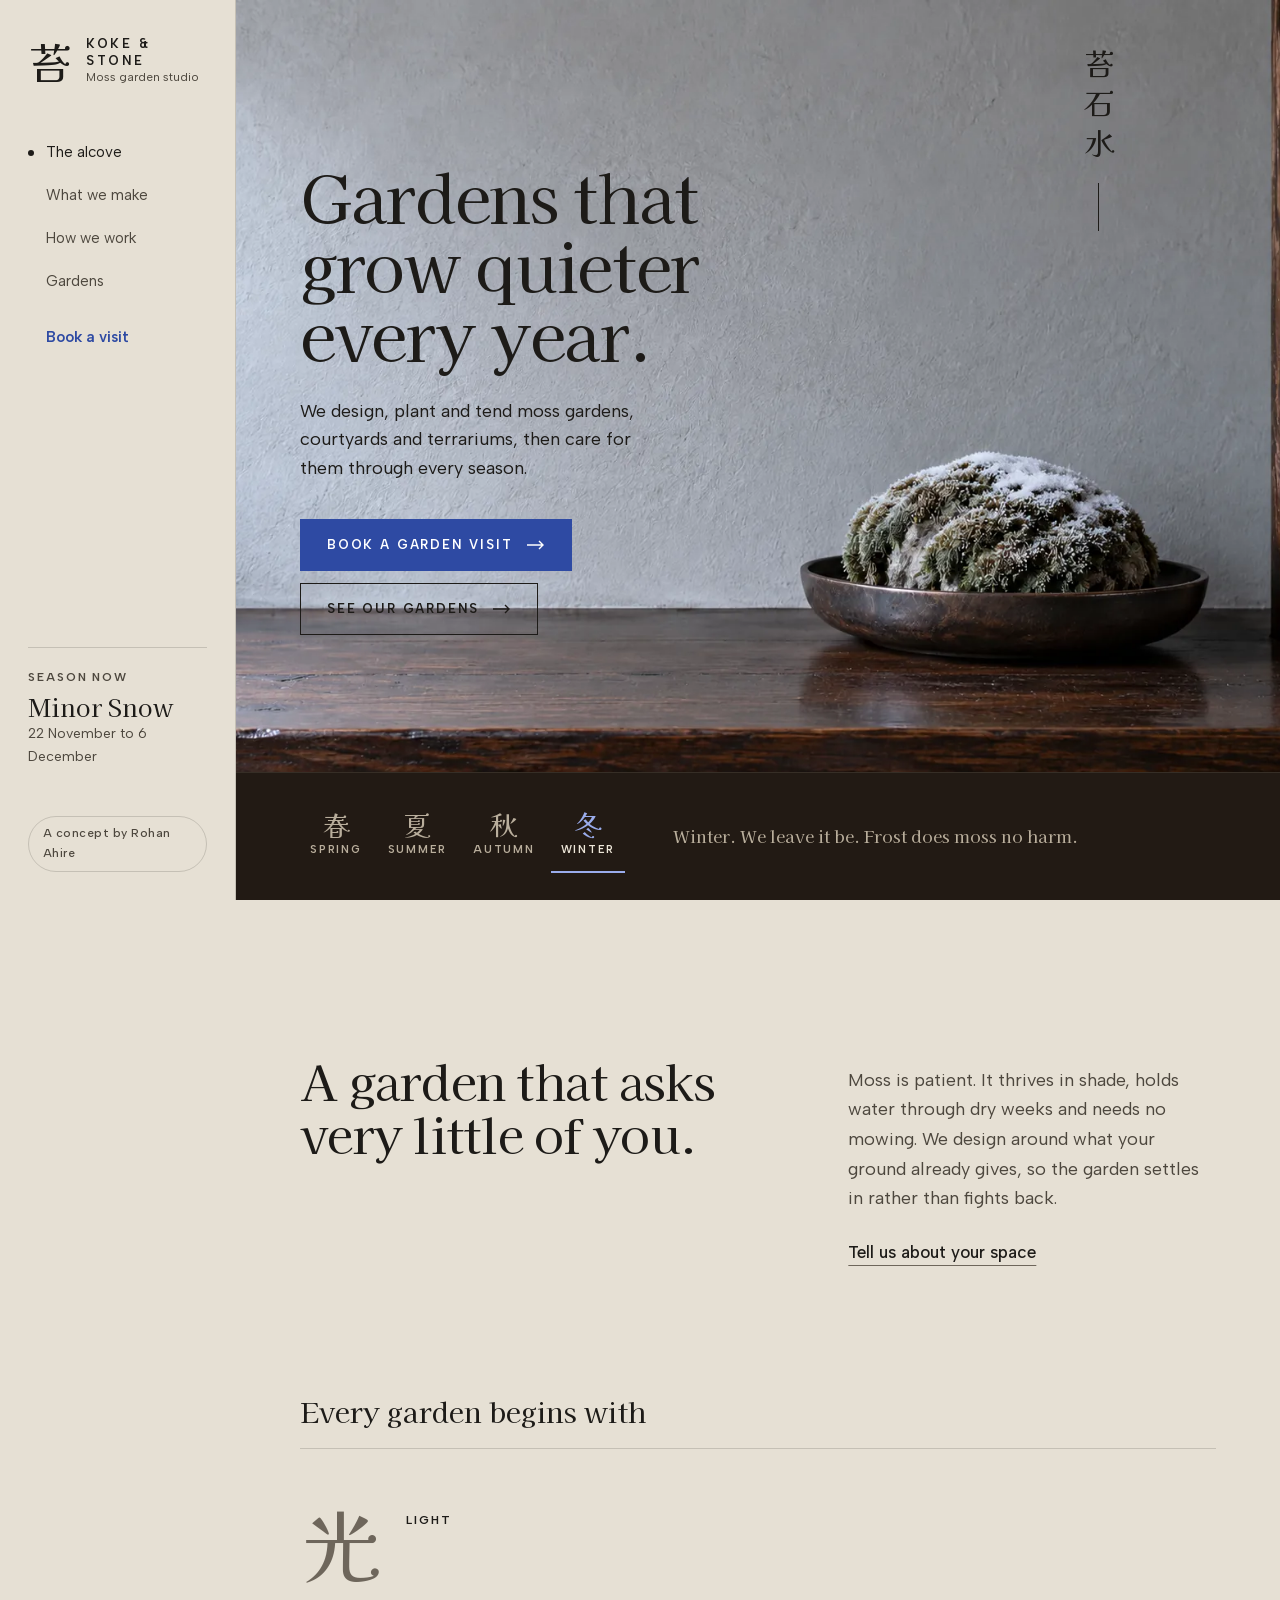
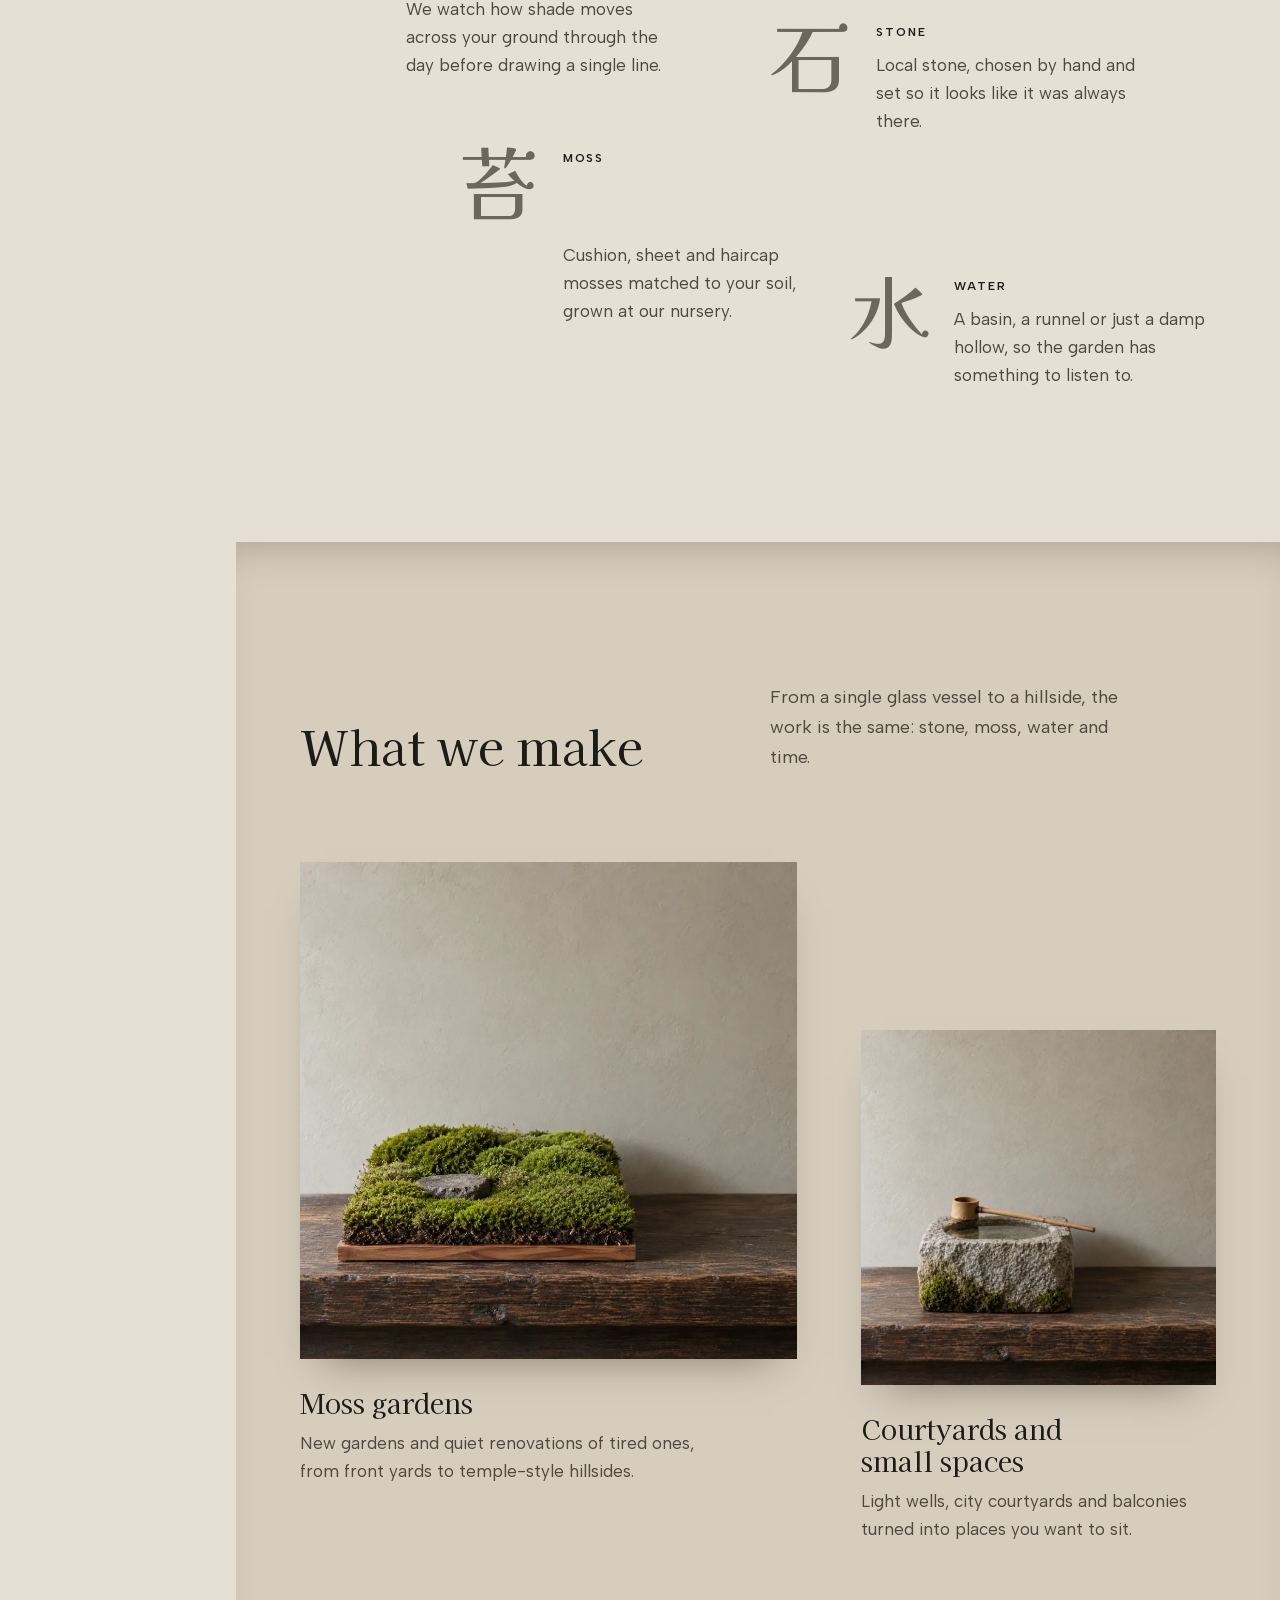
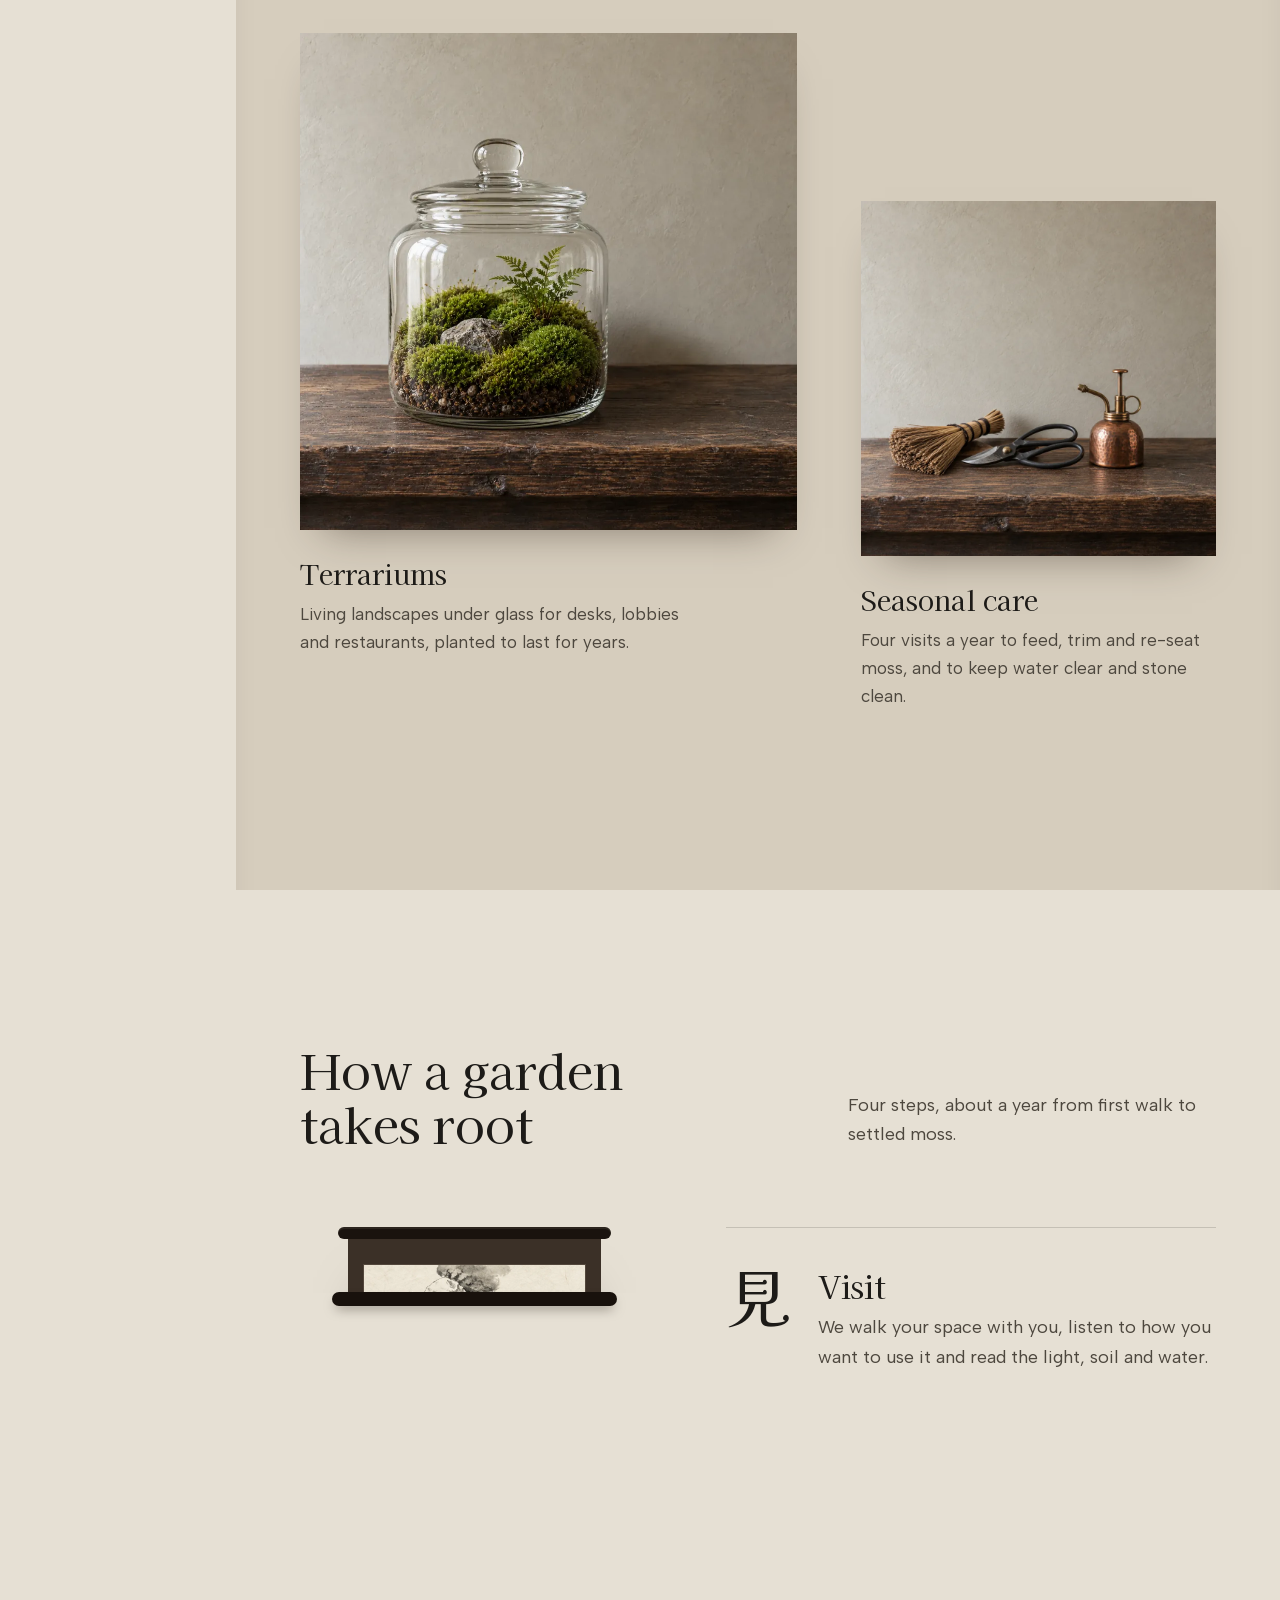
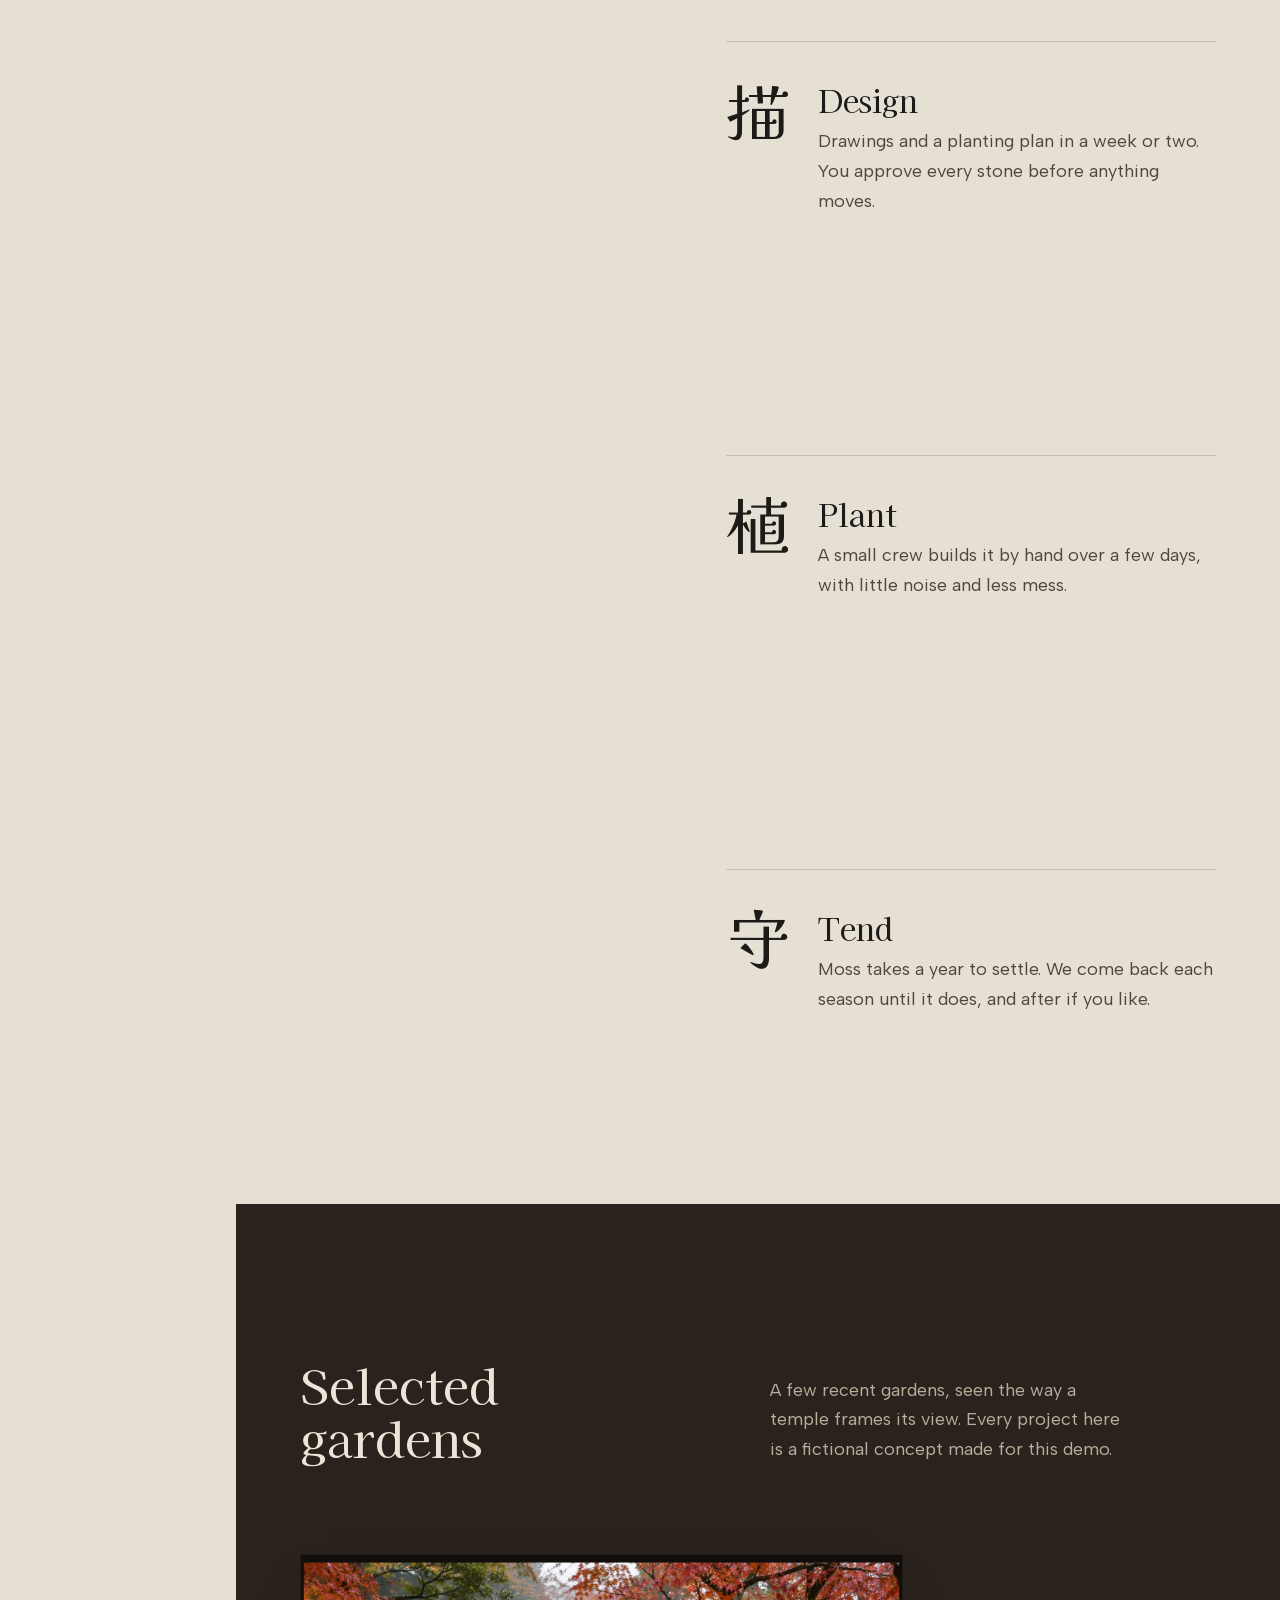
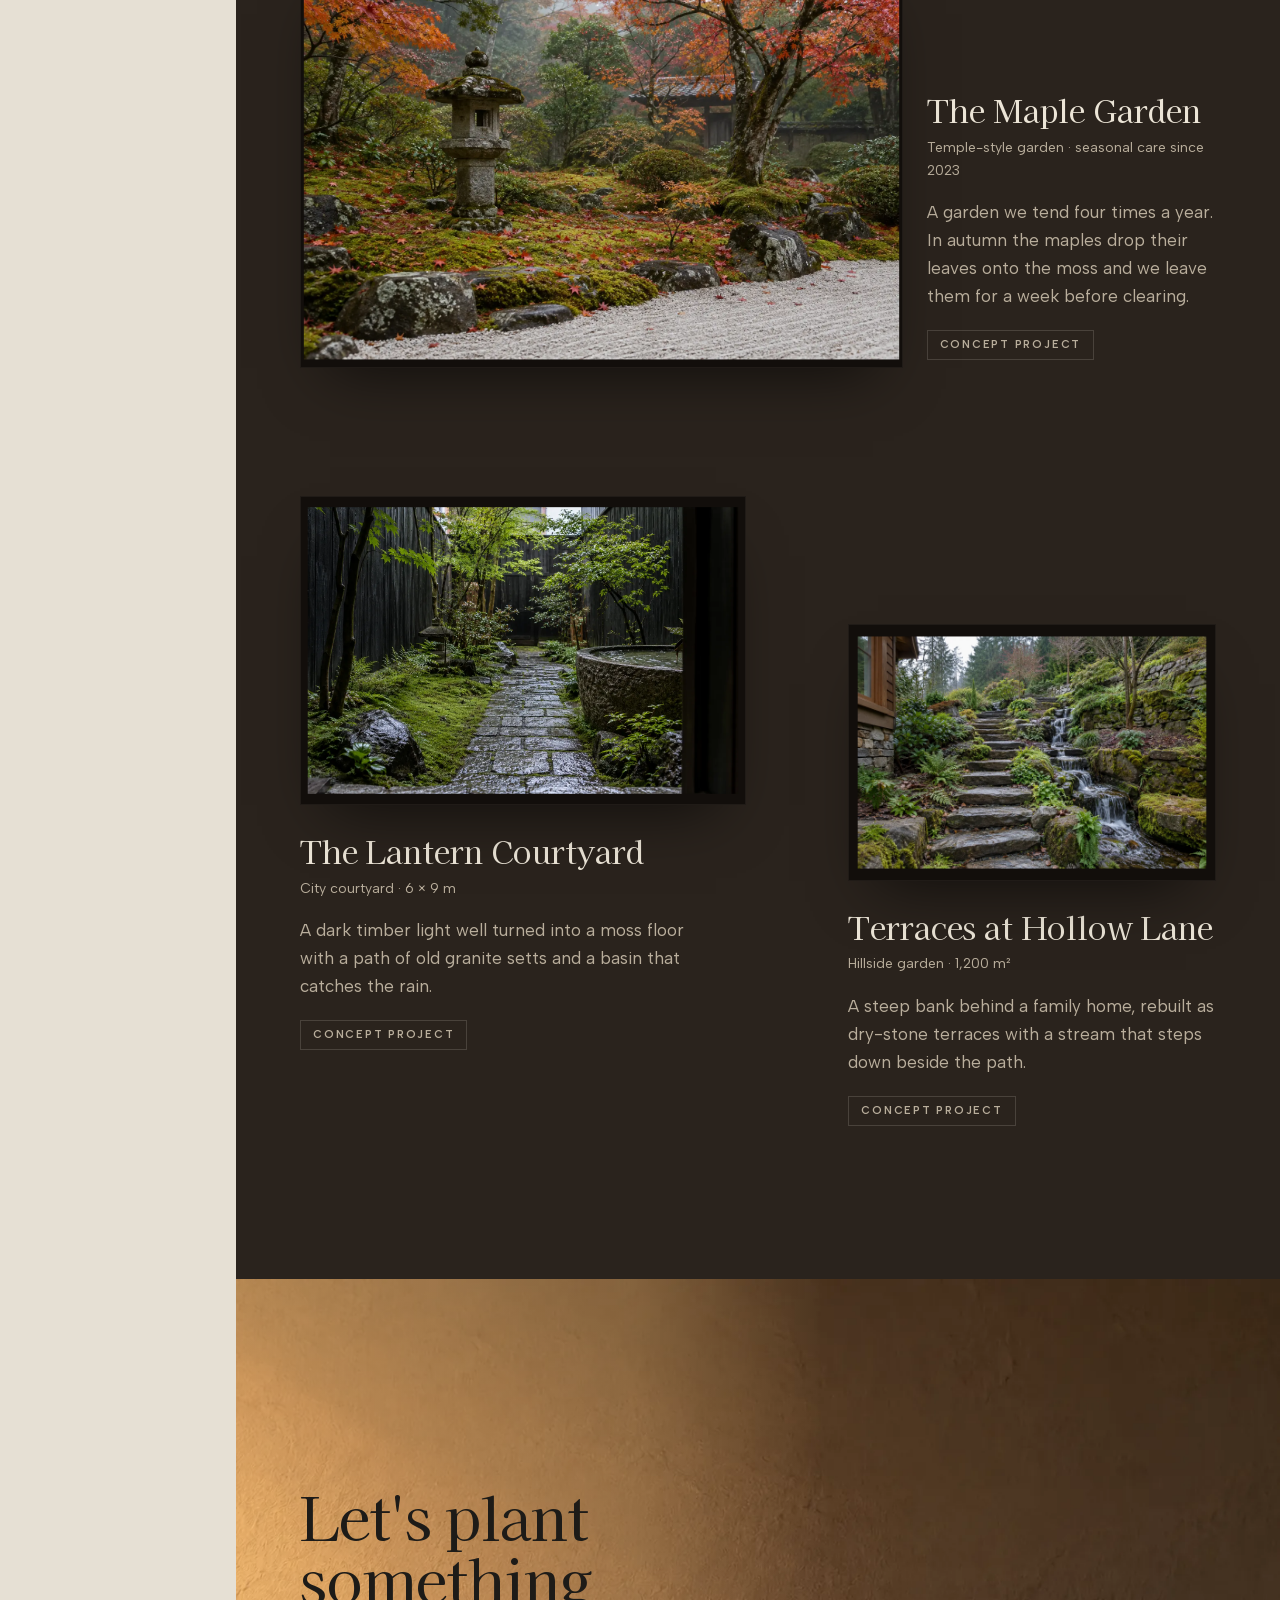
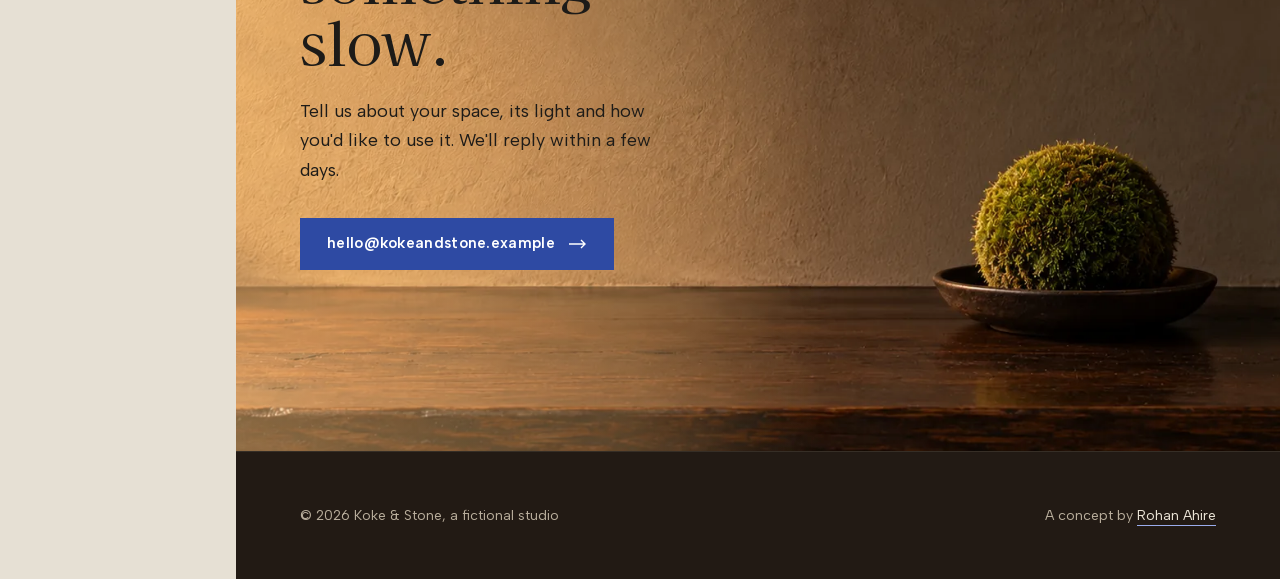
==== index.html @ 665d26a0 "Koke & Stone: a moss-garden studio concept site" ====
<!doctype html>
<html lang="en">
<head>
<meta charset="utf-8">
<meta name="viewport" content="width=device-width, initial-scale=1, viewport-fit=cover">
<title>Koke &amp; Stone — Moss gardens, courtyards and terrariums</title>
<meta name="description" content="Koke &amp; Stone designs, plants and tends moss gardens, courtyards and terrariums. A concept website by Rohan Ahire.">
<meta name="theme-color" content="#e6e0d4">
<link rel="preload" href="assets/fonts/kaisei-opti-400.woff2" as="font" type="font/woff2" crossorigin>
<link rel="preload" href="assets/fonts/albert-sans.woff2" as="font" type="font/woff2" crossorigin>
<link rel="preload" href="assets/alcove-autumn.webp" as="image" fetchpriority="high">
<link rel="stylesheet" href="style.css">
</head>
<body>

<a class="skip" href="#main">Skip to content</a>

<header class="rail">
  <a class="mark" href="#top" aria-label="Koke &amp; Stone, back to top">
    <span class="mark-kanji" aria-hidden="true">苔</span>
    <span class="mark-name" aria-hidden="true">Koke &amp; Stone</span>
    <span class="mark-sub" aria-hidden="true">Moss garden studio</span>
  </a>
  <button class="menu-btn" type="button" aria-expanded="false" aria-controls="nav">Menu</button>
  <nav id="nav" class="nav" aria-label="Main">
    <a href="#top" data-spy="top">The alcove</a>
    <a href="#make" data-spy="make">What we make</a>
    <a href="#process" data-spy="process">How we work</a>
    <a href="#gardens" data-spy="gardens">Gardens</a>
    <a class="nav-book" href="#visit" data-spy="visit">Book a visit</a>
  </nav>
  <div class="rail-note">
    <p class="rail-label">Season now</p>
    <p class="rail-season" id="sekki">Cold Dew</p>
    <p class="rail-dates" id="sekki-dates">8 to 22 October</p>
  </div>
  <a class="concept" href="https://rohanahire.com" target="_blank" rel="noopener">A concept by Rohan Ahire<span class="visually-hidden"> (opens in a new tab)</span></a>
</header>

<main id="main">

  <section id="top" class="alcove" aria-labelledby="hero-title">
    <div class="alcove-photos" aria-hidden="true">
      <img src="assets/alcove-autumn.webp" data-season="autumn" class="is-on" width="1672" height="941" alt="" fetchpriority="high">
    </div>
    <div class="alcove-wall">
      <a class="concept concept-hero" href="https://rohanahire.com" target="_blank" rel="noopener">A concept by Rohan Ahire<span class="visually-hidden"> (opens in a new tab)</span></a>
      <h1 id="hero-title">Gardens that grow quieter every year.</h1>
      <p class="offer">We design, plant and tend moss gardens, courtyards and terrariums, then care for them through every season.</p>
      <div class="actions">
        <a class="btn" href="#visit">Book a garden visit<svg viewBox="0 0 18 10" aria-hidden="true" focusable="false"><path d="M0 5h16M12 1l4 4-4 4" fill="none" stroke="currentColor" stroke-width="1.4"/></svg></a>
        <a class="btn btn-quiet" href="#gardens">See our gardens<svg viewBox="0 0 18 10" aria-hidden="true" focusable="false"><path d="M0 5h16M12 1l4 4-4 4" fill="none" stroke="currentColor" stroke-width="1.4"/></svg></a>
      </div>
    </div>
    <p class="scroll-kanji" aria-hidden="true">苔石水</p>
    <div class="ledge">
      <div class="seasons" role="group" aria-label="Show the arrangement in another season">
        <button type="button" data-season="spring" aria-pressed="false"><span class="k" aria-hidden="true">春</span><span class="e">Spring</span></button>
        <button type="button" data-season="summer" aria-pressed="false"><span class="k" aria-hidden="true">夏</span><span class="e">Summer</span></button>
        <button type="button" data-season="autumn" aria-pressed="true"><span class="k" aria-hidden="true">秋</span><span class="e">Autumn</span></button>
        <button type="button" data-season="winter" aria-pressed="false"><span class="k" aria-hidden="true">冬</span><span class="e">Winter</span></button>
      </div>
      <p class="season-note" aria-live="polite"><span data-note="spring" hidden>Spring. New growth. We re-seat any moss the frost lifted.</span><span data-note="summer" hidden>Summer. We mist in the evenings and keep the water clear.</span><span data-note="autumn">Autumn. Fallen leaves stay on the moss for a week before we clear them.</span><span data-note="winter" hidden>Winter. We leave it be. Frost does moss no harm.</span></p>
    </div>
  </section>

  <section class="asks" aria-labelledby="asks-title">
    <div class="asks-lead">
      <h2 id="asks-title">A garden that asks very little of you.</h2>
      <div class="asks-copy">
        <p>Moss is patient. It thrives in shade, holds water through dry weeks and needs no mowing. We design around what your ground already gives, so the garden settles in rather than fights back.</p>
        <a class="link" href="#visit">Tell us about your space</a>
      </div>
    </div>
    <div class="begins">
      <h3 class="begins-title">Every garden begins with</h3>
      <ul class="elements">
        <li class="el el-light"><span class="el-k" aria-hidden="true">光</span><h4>Light</h4><p>We watch how shade moves across your ground through the day before drawing a single line.</p></li>
        <li class="el el-stone"><span class="el-k" aria-hidden="true">石</span><h4>Stone</h4><p>Local stone, chosen by hand and set so it looks like it was always there.</p></li>
        <li class="el el-moss"><span class="el-k" aria-hidden="true">苔</span><h4>Moss</h4><p>Cushion, sheet and haircap mosses matched to your soil, grown at our nursery.</p></li>
        <li class="el el-water"><span class="el-k" aria-hidden="true">水</span><h4>Water</h4><p>A basin, a runnel or just a damp hollow, so the garden has something to listen to.</p></li>
      </ul>
    </div>
  </section>

  <section id="make" class="make" aria-labelledby="make-title">
    <div class="make-head">
      <h2 id="make-title">What we make</h2>
      <p>From a single glass vessel to a hillside, the work is the same: stone, moss, water and time.</p>
    </div>
    <ul class="shelves">
      <li class="shelf">
        <img src="assets/shelf-moss.webp" width="960" height="960" loading="lazy" alt="A slab of cushion moss on a cedar board, with one flat stepping stone set into it.">
        <h3>Moss gardens</h3>
        <p>New gardens and quiet renovations of tired ones, from front yards to temple-style hillsides.</p>
      </li>
      <li class="shelf">
        <img src="assets/shelf-courtyard.webp" width="960" height="960" loading="lazy" alt="A small granite water basin with a bamboo ladle across it and moss at its foot.">
        <h3>Courtyards and small spaces</h3>
        <p>Light wells, city courtyards and balconies turned into places you want to sit.</p>
      </li>
      <li class="shelf">
        <img src="assets/shelf-terrarium.webp" width="960" height="960" loading="lazy" alt="A lidded glass jar holding moss, a small stone and a fern.">
        <h3>Terrariums</h3>
        <p>Living landscapes under glass for desks, lobbies and restaurants, planted to last for years.</p>
      </li>
      <li class="shelf">
        <img src="assets/shelf-care.webp" width="960" height="960" loading="lazy" alt="A bamboo broom, pruning shears and a copper mister laid out on a shelf.">
        <h3>Seasonal care</h3>
        <p>Four visits a year to feed, trim and re-seat moss, and to keep water clear and stone clean.</p>
      </li>
    </ul>
  </section>

  <section id="process" class="process" aria-labelledby="process-title">
    <div class="process-head">
      <h2 id="process-title">How a garden takes root</h2>
      <p>Four steps, about a year from first walk to settled moss.</p>
    </div>
    <div class="scroll-wrap">
      <div class="kakejiku" aria-hidden="true">
        <div class="kakejiku-cap"></div>
        <div class="kakejiku-paper"><img src="assets/scroll-plan.webp" width="724" height="2172" loading="lazy" alt=""></div>
        <div class="kakejiku-rod"></div>
      </div>
      <ol class="steps">
        <li class="step"><span class="step-k" aria-hidden="true">見</span><h3>Visit</h3><p>We walk your space with you, listen to how you want to use it and read the light, soil and water.</p></li>
        <li class="step"><span class="step-k" aria-hidden="true">描</span><h3>Design</h3><p>Drawings and a planting plan in a week or two. You approve every stone before anything moves.</p></li>
        <li class="step"><span class="step-k" aria-hidden="true">植</span><h3>Plant</h3><p>A small crew builds it by hand over a few days, with little noise and less mess.</p></li>
        <li class="step"><span class="step-k" aria-hidden="true">守</span><h3>Tend</h3><p>Moss takes a year to settle. We come back each season until it does, and after if you like.</p></li>
      </ol>
    </div>
  </section>

  <section id="gardens" class="gardens" aria-labelledby="gardens-title">
    <div class="gardens-head">
      <h2 id="gardens-title">Selected gardens</h2>
      <p>A few recent gardens, seen the way a temple frames its view. Every project here is a fictional concept made for this demo.</p>
    </div>
    <article class="view view-wide">
      <div class="window"><img src="assets/window-maple.webp" width="1536" height="1024" loading="lazy" alt="Old maples dropping red leaves onto a moss floor beside a stone lantern."></div>
      <div class="view-text">
        <h3>The Maple Garden</h3>
        <p class="meta">Temple-style garden · seasonal care since 2023</p>
        <p>A garden we tend four times a year. In autumn the maples drop their leaves onto the moss and we leave them for a week before clearing.</p>
        <span class="tag">Concept project</span>
      </div>
    </article>
    <article class="view view-left">
      <div class="window"><img src="assets/window-lantern.webp" width="1416" height="1024" loading="lazy" alt="A courtyard walled in dark timber, with a moss floor, a granite sett path and a stone basin full of rain."></div>
      <div class="view-text">
        <h3>The Lantern Courtyard</h3>
        <p class="meta">City courtyard · 6 × 9 m</p>
        <p>A dark timber light well turned into a moss floor with a path of old granite setts and a basin that catches the rain.</p>
        <span class="tag">Concept project</span>
      </div>
    </article>
    <article class="view view-right">
      <div class="window"><img src="assets/window-hollow-lane.webp" width="1536" height="1024" loading="lazy" alt="Mossy dry-stone terraces climbing a slope, with a stream stepping down beside a stone path."></div>
      <div class="view-text">
        <h3>Terraces at Hollow Lane</h3>
        <p class="meta">Hillside garden · 1,200 m²</p>
        <p>A steep bank behind a family home, rebuilt as dry-stone terraces with a stream that steps down beside the path.</p>
        <span class="tag">Concept project</span>
      </div>
    </article>
  </section>

  <section id="visit" class="dusk" aria-labelledby="visit-title">
    <img class="dusk-photo" src="assets/alcove-dusk.webp" width="1672" height="941" loading="lazy" alt="">
    <div class="dusk-wall">
      <h2 id="visit-title">Let's plant something slow.</h2>
      <p>Tell us about your space, its light and how you'd like to use it. We'll reply within a few days.</p>
      <a class="btn btn-mail" href="mailto:hello@kokeandstone.example">hello@kokeandstone.example<svg viewBox="0 0 18 10" aria-hidden="true" focusable="false"><path d="M0 5h16M12 1l4 4-4 4" fill="none" stroke="currentColor" stroke-width="1.4"/></svg></a>
    </div>
    <footer class="foot">
      <span>© 2026 Koke &amp; Stone, a fictional studio</span>
      <span>A concept by <a href="https://rohanahire.com" target="_blank" rel="noopener">Rohan Ahire</a></span>
    </footer>
  </section>

</main>

<script src="main.js" defer></script>
<!-- Cloudflare Web Analytics -->
<script defer src="https://static.cloudflareinsights.com/beacon.min.js" data-cf-beacon='{"token": "9b2307ca7a65435f941322340b1f5205"}'></script>
</body>
</html>
---- style.css ----
/* Koke & Stone — the tokonoma alcove.
   Pale plaster, weathered pine, a dark lacquered ledge, sumi ink.
   One iris blue for actions and the lit season. Green lives only in the moss. */

@font-face {
  font-family: "Kaisei Opti";
  src: url("assets/fonts/kaisei-opti-400.woff2") format("woff2");
  font-weight: 400;
  font-display: swap;
  unicode-range: U+0000-00FF, U+0131, U+0152-0153, U+02BB-02BC, U+02C6, U+02DA, U+02DC, U+2000-206F, U+2074, U+20AC, U+2122, U+2191, U+2193, U+2212, U+2215, U+FEFF, U+FFFD;
}
@font-face {
  font-family: "Kaisei Opti";
  src: url("assets/fonts/kaisei-opti-kanji.woff2") format("woff2");
  font-weight: 400;
  font-display: swap;
  unicode-range: U+82D4, U+77F3, U+6C34, U+6625, U+590F, U+79CB, U+51AC, U+5149, U+5EAD, U+898B, U+63CF, U+690D, U+5B88;
}
@font-face {
  font-family: "Albert Sans";
  src: url("assets/fonts/albert-sans.woff2") format("woff2");
  font-weight: 400 600;
  font-display: swap;
}

:root {
  color-scheme: light;

  --plaster: #e6e0d4;
  --plaster-deep: #d6cdbd;
  --ash: #b3a993;
  --ink: #1d1b18;
  --ink-2: #4d473e;
  --pine: #6e665b;
  --rule: rgba(29, 27, 24, 0.16);

  --lacquer: #221a14;
  --interior: #2a231d;
  --frame: #120e0b;
  --on-dark: #ece5d7;
  --on-dark-2: #b9ae9c;
  --rule-dark: rgba(236, 229, 215, 0.16);

  --iris: #2e4aa3;
  --iris-deep: #233a85;
  --iris-light: #9aacec;
  --on-iris: #ffffff;

  --serif: "Kaisei Opti", "Hiragino Mincho ProN", "Yu Mincho", Georgia, serif;
  --sans: "Albert Sans", "Helvetica Neue", Arial, sans-serif;

  --rail: 236px;
  --gutter: clamp(20px, 5vw, 88px);
  --ledge: 128px;
  --ease: cubic-bezier(0.16, 1, 0.3, 1);
}

*, *::before, *::after { box-sizing: border-box; }

html {
  scroll-behavior: smooth;
  scroll-padding-top: 24px;
  scrollbar-color: var(--pine) var(--plaster);
  -webkit-text-size-adjust: 100%;
}

body {
  margin: 0;
  background: var(--plaster);
  color: var(--ink);
  font-family: var(--sans);
  font-size: 17px;
  line-height: 1.65;
  caret-color: var(--iris);
  -webkit-font-smoothing: antialiased;
  text-rendering: optimizeLegibility;
}

::selection { background: var(--iris); color: var(--on-iris); }

img { display: block; max-width: 100%; height: auto; }

h1, h2, h3, h4, p, ul, ol { margin: 0; }
ul, ol { padding: 0; list-style: none; }

h1, h2, h3 {
  font-family: var(--serif);
  font-weight: 400;
  text-wrap: balance;
}

a { color: inherit; }

:focus-visible {
  outline: 2px solid var(--iris);
  outline-offset: 3px;
}

.visually-hidden {
  position: absolute;
  width: 1px; height: 1px;
  overflow: hidden;
  clip-path: inset(50%);
  white-space: nowrap;
}

.skip {
  position: fixed;
  top: 12px; left: 12px;
  z-index: 50;
  padding: 10px 16px;
  background: var(--ink);
  color: var(--plaster);
  text-decoration: none;
  transform: translateY(-160%);
}
.skip:focus { transform: none; }

/* ---------- Shared pieces ---------- */

.btn {
  display: inline-flex;
  align-items: center;
  min-height: 52px;
  padding: 0 26px;
  background: var(--iris);
  color: var(--on-iris);
  border: 1px solid var(--iris);
  gap: 14px;
  font-size: 13px;
  font-weight: 600;
  letter-spacing: 0.14em;
  text-transform: uppercase;
  text-decoration: none;
  transition: background-color 0.3s var(--ease), border-color 0.3s var(--ease);
}
.btn-mail { font-size: 15px; letter-spacing: 0.02em; text-transform: none; }
.btn svg { width: 18px; height: 10px; flex: none; transition: transform 0.4s var(--ease); }
.btn:hover svg { transform: translateX(4px); }
.btn:hover { background: var(--iris-deep); border-color: var(--iris-deep); }

.btn-quiet {
  background: transparent;
  color: var(--ink);
  border-color: var(--ink);
}
.btn-quiet:hover { background: rgba(29, 27, 24, 0.07); border-color: var(--ink); }

.link {
  display: inline-block;
  font-weight: 500;
  text-decoration: underline;
  text-decoration-color: var(--pine);
  text-decoration-thickness: 1px;
  text-underline-offset: 7px;
  transition: color 0.3s var(--ease), text-decoration-color 0.3s var(--ease);
}
.link:hover { color: var(--iris); text-decoration-color: var(--iris); }

.label {
  font-size: 12px;
  font-weight: 600;
  letter-spacing: 0.16em;
  text-transform: uppercase;
}

/* ---------- Rail ---------- */

.rail {
  position: fixed;
  inset: 0 auto 0 0;
  z-index: 20;
  width: var(--rail);
  display: flex;
  flex-direction: column;
  gap: 48px;
  padding: 36px 28px 28px;
  background: var(--plaster);
  border-right: 1px solid var(--rule);
}

.mark {
  display: grid;
  grid-template-columns: auto 1fr;
  column-gap: 14px;
  align-items: center;
  text-decoration: none;
}
.mark-kanji {
  grid-row: span 2;
  font-family: var(--serif);
  font-size: 44px;
  line-height: 1;
}
.mark-name {
  font-size: 13px;
  font-weight: 600;
  letter-spacing: 0.2em;
  text-transform: uppercase;
  line-height: 1.3;
}
.mark-sub {
  font-size: 12px;
  color: var(--ink-2);
  line-height: 1.3;
}

.menu-btn { display: none; }

.nav {
  display: flex;
  flex-direction: column;
  gap: 4px;
}
.nav a {
  position: relative;
  padding: 7px 0 7px 18px;
  font-size: 15px;
  text-decoration: none;
  color: var(--ink-2);
  transition: color 0.3s var(--ease);
}
.nav a::before {
  content: "";
  position: absolute;
  left: 0; top: 50%;
  width: 6px; height: 6px;
  margin-top: -3px;
  border-radius: 50%;
  background: var(--ink);
  transform: scale(0);
  transition: transform 0.4s var(--ease);
}
.nav a:hover { color: var(--ink); }
.nav a[aria-current] { color: var(--ink); }
.nav a[aria-current]::before { transform: scale(1); }
.nav .nav-book { margin-top: 14px; color: var(--iris); font-weight: 600; }
.nav .nav-book::before { background: var(--iris); }
.nav .nav-book:hover { color: var(--iris-deep); }

.rail-note {
  margin-top: auto;
  padding-top: 20px;
  border-top: 1px solid var(--rule);
}
.rail-label { font-size: 12px; font-weight: 600; letter-spacing: 0.16em; text-transform: uppercase; color: var(--ink-2); }
.rail-season { margin-top: 6px; font-family: var(--serif); font-size: 24px; line-height: 1.2; }
.rail-dates { font-size: 14px; color: var(--ink-2); }

.concept {
  align-self: flex-start;
  padding: 7px 14px;
  border: 1px solid var(--rule);
  border-radius: 999px;
  font-size: 12px;
  font-weight: 500;
  letter-spacing: 0.04em;
  color: var(--ink-2);
  text-decoration: none;
  transition: color 0.3s var(--ease), border-color 0.3s var(--ease);
}
.concept-hero { display: none; }
.concept:hover { color: var(--ink); border-color: var(--ink); }

main { margin-left: var(--rail); }

/* ---------- The alcove ---------- */

.alcove {
  position: relative;
  min-height: 100vh;
  min-height: 100svh;
  display: grid;
  grid-template-rows: 1fr var(--ledge);
  overflow: hidden;
}

.alcove-photos {
  position: absolute;
  inset: 0 0 var(--ledge) 0;
  background: #c1b7a7;
}
.alcove-photos img {
  position: absolute;
  inset: 0;
  width: 100%;
  height: 100%;
  object-fit: cover;
  object-position: 66% 100%;
  opacity: 0;
  filter: blur(8px);
  transition: opacity 1.4s var(--ease), filter 1.4s var(--ease);
}
.alcove-photos img.is-on { opacity: 1; filter: none; }

.alcove-wall {
  position: relative;
  align-self: center;
  max-width: min(54%, 700px);
  padding: 72px 0 48px var(--gutter);
}
.alcove h1 {
  max-width: 11ch;
  font-size: clamp(44px, 5.2vw, 88px);
  line-height: 1.04;
  letter-spacing: -0.02em;
}
.offer {
  max-width: 34ch;
  margin-top: 28px;
  font-size: 18px;
  line-height: 1.6;
}
.actions {
  display: flex;
  flex-wrap: wrap;
  gap: 12px;
  margin-top: 36px;
}

.scroll-kanji {
  position: absolute;
  top: 48px;
  right: calc(14% + 20px);
  writing-mode: vertical-rl;
  font-family: var(--serif);
  font-size: clamp(28px, 2.4vw, 40px);
  line-height: 1;
  letter-spacing: 0.3em;
  color: var(--ink);
}
.scroll-kanji::after {
  content: "";
  position: absolute;
  top: calc(100% + 14px);
  left: 50%;
  width: 1px;
  height: 48px;
  background: var(--ink);
}

.ledge {
  position: relative;
  grid-row: 2;
  display: flex;
  align-items: center;
  gap: 48px;
  padding: 0 var(--gutter);
  background: var(--lacquer);
  color: var(--on-dark);
  box-shadow: inset 0 1px 0 rgba(255, 236, 214, 0.09);
}

.seasons { display: flex; gap: 6px; }
.seasons button {
  display: grid;
  justify-items: center;
  gap: 2px;
  min-width: 68px;
  padding: 10px 10px 12px;
  background: none;
  border: 0;
  border-bottom: 2px solid transparent;
  color: var(--on-dark-2);
  font: inherit;
  cursor: pointer;
  transition: color 0.3s var(--ease), border-color 0.3s var(--ease);
}
.seasons .k { font-family: var(--serif); font-size: 28px; line-height: 1.1; }
.seasons .e { font-size: 11px; font-weight: 600; letter-spacing: 0.16em; text-transform: uppercase; }
.seasons button:hover { color: var(--on-dark); }
.seasons button[aria-pressed="true"] { color: var(--on-dark); border-bottom-color: var(--iris-light); }
.seasons button[aria-pressed="true"] .k { color: var(--iris-light); }
.seasons button:focus-visible { outline-color: var(--iris-light); }

.season-note {
  max-width: 44ch;
  font-family: var(--serif);
  font-size: 17px;
  line-height: 1.5;
  color: var(--on-dark-2);
}

/* ---------- A garden that asks very little ---------- */

.asks {
  padding: clamp(96px, 12vw, 184px) var(--gutter);
}
.asks-lead {
  display: grid;
  grid-template-columns: repeat(12, 1fr);
  column-gap: 24px;
  row-gap: 32px;
  align-items: start;
}
.asks-lead h2 {
  grid-column: 1 / 7;
  font-size: clamp(34px, 3.8vw, 60px);
  line-height: 1.1;
  letter-spacing: -0.015em;
}
.asks-copy { grid-column: 8 / 13; padding-top: 12px; }
.asks-copy p { max-width: 46ch; font-size: 18px; color: var(--ink-2); }
.asks-copy .link { margin-top: 24px; }

.begins { margin-top: clamp(96px, 10vw, 160px); }
.begins-title {
  font-size: clamp(24px, 2.2vw, 32px);
  line-height: 1.2;
  padding-bottom: 20px;
  border-bottom: 1px solid var(--rule);
}

.elements {
  display: grid;
  grid-template-columns: repeat(12, 1fr);
  column-gap: 24px;
  row-gap: 0;
  margin-top: 56px;
}
.el {
  display: grid;
  grid-template-columns: auto 1fr;
  column-gap: 24px;
  align-items: start;
}
.el-light { grid-column: 1 / 6; }
.el-stone { grid-column: 7 / 12; margin-top: 112px; }
.el-moss  { grid-column: 3 / 8; margin-top: 8px; }
.el-water { grid-column: 8 / 13; margin-top: 136px; }
.el-k {
  grid-row: span 2;
  font-family: var(--serif);
  font-size: clamp(64px, 6.4vw, 104px);
  line-height: 0.9;
  color: var(--pine);
}
.el h4 {
  padding-top: 6px;
  font-size: 12px;
  font-weight: 600;
  letter-spacing: 0.16em;
  text-transform: uppercase;
}
.el p { max-width: 34ch; margin-top: 8px; color: var(--ink-2); }

/* ---------- What we make: the chigaidana ---------- */

.make {
  padding: clamp(96px, 11vw, 168px) var(--gutter) clamp(120px, 14vw, 220px);
  background: var(--plaster-deep);
  box-shadow: inset 0 28px 44px -28px rgba(42, 30, 20, 0.28);
}
.make-head {
  display: grid;
  grid-template-columns: repeat(12, 1fr);
  column-gap: 24px;
  row-gap: 20px;
  align-items: end;
}
.make-head h2 {
  grid-column: 1 / 6;
  font-size: clamp(34px, 3.8vw, 60px);
  line-height: 1.1;
}
.make-head p { grid-column: 7 / 12; max-width: 42ch; font-size: 18px; color: var(--ink-2); }

.shelves {
  display: grid;
  grid-template-columns: 7fr 5fr;
  column-gap: clamp(32px, 5vw, 88px);
  row-gap: clamp(64px, 7vw, 112px);
  align-items: start;
  margin-top: clamp(64px, 7vw, 104px);
}
.shelf:nth-child(even) { margin-top: 168px; }
.shelf img {
  width: 100%;
  aspect-ratio: 1;
  object-fit: cover;
  box-shadow: 0 22px 40px -24px rgba(42, 30, 20, 0.5);
}
.shelf h3 { margin-top: 28px; font-size: clamp(24px, 2.1vw, 30px); line-height: 1.2; }
.shelf p { max-width: 40ch; margin-top: 10px; color: var(--ink-2); }

/* ---------- Process: the hanging scroll ---------- */

.process { padding: clamp(96px, 12vw, 184px) var(--gutter); }
.process-head {
  display: grid;
  grid-template-columns: repeat(12, 1fr);
  column-gap: 24px;
  row-gap: 20px;
  align-items: end;
}
.process-head h2 {
  grid-column: 1 / 7;
  font-size: clamp(34px, 3.8vw, 60px);
  line-height: 1.1;
}
.process-head p { grid-column: 8 / 13; font-size: 18px; color: var(--ink-2); }

.scroll-wrap {
  display: grid;
  grid-template-columns: 5fr 7fr;
  column-gap: clamp(40px, 6vw, 112px);
  margin-top: clamp(56px, 6vw, 96px);
}

.kakejiku {
  --h: min(78vh, 760px);
  --unroll: 1;
  position: sticky;
  top: 11vh;
  justify-self: center;
  width: calc(var(--h) * 0.36);
  height: var(--h);
}
.kakejiku-cap {
  position: absolute;
  top: 0; left: -10px; right: -10px;
  height: 12px;
  border-radius: 6px;
  background: #1a130e;
  box-shadow: 0 2px 0 rgba(255, 236, 214, 0.08) inset;
}
.kakejiku-paper {
  position: absolute;
  inset: 12px 0 14px;
  padding: 26px 16px 34px;
  background: #3b3027;
  box-shadow: 0 30px 50px -26px rgba(42, 30, 20, 0.55);
  clip-path: inset(0 -40px calc((1 - var(--unroll)) * 100%) -40px);
}
.kakejiku-paper img {
  width: 100%;
  height: 100%;
  object-fit: cover;
  object-position: 50% 0;
  outline: 1px solid rgba(255, 236, 214, 0.12);
}
.kakejiku-rod {
  position: absolute;
  left: -16px; right: -16px;
  top: calc(12px + var(--unroll) * (var(--h) - 40px));
  height: 14px;
  border-radius: 7px;
  background: #18110c;
  box-shadow: 0 6px 12px -4px rgba(20, 12, 6, 0.5);
}

.steps {
  display: grid;
  gap: 0;
  counter-reset: step;
}
.step {
  display: grid;
  grid-template-columns: auto 1fr;
  column-gap: 28px;
  min-height: 46vh;
  align-content: start;
  padding: 36px 0;
  border-top: 1px solid var(--rule);
}
.step:last-child { min-height: 0; }
.step-k {
  grid-row: span 2;
  font-family: var(--serif);
  font-size: clamp(56px, 5vw, 80px);
  line-height: 0.95;
  color: var(--ink);
  transition: color 0.8s var(--ease);
}
.js .step:not(.is-lit) .step-k { color: var(--ash); }
.step h3 { padding-top: 4px; font-size: clamp(26px, 2.4vw, 34px); line-height: 1.15; }
.step p { max-width: 40ch; margin-top: 10px; font-size: 18px; color: var(--ink-2); }

/* ---------- Gardens: framed views ---------- */

.gardens {
  display: grid;
  grid-template-columns: repeat(12, 1fr);
  column-gap: 24px;
  padding: clamp(96px, 12vw, 184px) var(--gutter);
  background: var(--interior);
  color: var(--on-dark);
}
.gardens :focus-visible { outline-color: var(--iris-light); }
.gardens-head {
  grid-column: 1 / -1;
  display: grid;
  grid-template-columns: subgrid;
  row-gap: 20px;
  align-items: end;
}
.gardens-head h2 {
  grid-column: 1 / 6;
  font-size: clamp(34px, 3.8vw, 60px);
  line-height: 1.1;
}
.gardens-head p { grid-column: 7 / 12; max-width: 46ch; font-size: 18px; color: var(--on-dark-2); }

.view { min-width: 0; }
.view-wide {
  grid-column: 1 / -1;
  display: grid;
  grid-template-columns: subgrid;
  align-items: end;
  margin-top: clamp(64px, 7vw, 112px);
}
.view-wide .window { grid-column: 1 / 9; }
.view-wide .view-text { grid-column: 9 / 13; padding-bottom: 8px; }
.view-left { grid-column: 1 / 7; margin-top: clamp(96px, 10vw, 160px); }
.view-right { grid-column: 8 / 13; margin-top: clamp(200px, 20vw, 320px); }

.window {
  position: relative;
  padding: clamp(12px, 1.4vw, 20px);
  background: var(--frame);
  box-shadow: 0 30px 60px -30px rgba(0, 0, 0, 0.7), inset 0 0 0 1px rgba(255, 236, 214, 0.06);
  overflow: hidden;
}
.window img {
  width: 100%;
  aspect-ratio: 3 / 2;
  object-fit: cover;
  transform: scale(1.05);
  transition: transform 1.2s var(--ease);
}
.view-text { padding-top: 28px; }
.view-text h3 { font-size: clamp(26px, 2.4vw, 36px); line-height: 1.15; }
.meta { margin-top: 8px; font-size: 14px; color: var(--on-dark-2); font-variant-numeric: tabular-nums; }
.view-text p:not(.meta) { max-width: 42ch; margin-top: 16px; color: var(--on-dark-2); }
.tag {
  display: inline-block;
  margin-top: 20px;
  padding: 5px 12px;
  border: 1px solid var(--rule-dark);
  font-size: 11px;
  font-weight: 600;
  letter-spacing: 0.16em;
  text-transform: uppercase;
  color: var(--on-dark-2);
}

/* ---------- Book a visit: the alcove at dusk ---------- */

.dusk {
  position: relative;
  min-height: 100vh;
  min-height: 100svh;
  display: grid;
  grid-template-rows: 1fr var(--ledge);
  overflow: hidden;
}
.dusk-photo {
  position: absolute;
  inset: 0 0 var(--ledge) 0;
  width: 100%;
  height: calc(100% - var(--ledge));
  object-fit: cover;
  object-position: 62% 100%;
  background: #bd7f44;
}
.dusk::before {
  content: "";
  position: absolute;
  inset: 0 0 var(--ledge) 0;
  z-index: 1;
  background: linear-gradient(90deg, rgba(240, 192, 124, 0.5), rgba(240, 192, 124, 0.3) 38%, rgba(240, 192, 124, 0) 56%);
}
.dusk-wall {
  position: relative;
  z-index: 2;
  align-self: center;
  max-width: min(44%, 560px);
  padding: 72px 0 48px var(--gutter);
}
.dusk-wall h2 {
  font-size: clamp(40px, 4.6vw, 76px);
  line-height: 1.06;
  letter-spacing: -0.02em;
}
.dusk-wall p { max-width: 34ch; margin-top: 24px; font-size: 18px; }
.dusk-wall .btn { margin-top: 32px; }

.foot {
  position: relative;
  z-index: 2;
  grid-row: 2;
  display: flex;
  flex-wrap: wrap;
  align-items: center;
  justify-content: space-between;
  gap: 8px 32px;
  padding: 0 var(--gutter);
  background: var(--lacquer);
  color: var(--on-dark-2);
  font-size: 14px;
  box-shadow: inset 0 1px 0 rgba(255, 236, 214, 0.09);
}
.foot a {
  color: var(--on-dark);
  text-decoration-color: var(--iris-light);
  text-underline-offset: 5px;
}
.foot a:hover { color: var(--iris-light); }
.foot a:focus-visible { outline-color: var(--iris-light); }

/* ---------- 404 ---------- */

.lost {
  margin-left: 0;
  min-height: 100vh;
  min-height: 100svh;
  display: grid;
  grid-template-rows: 1fr auto;
}
.lost-wall {
  align-self: center;
  max-width: 640px;
  padding: 64px var(--gutter);
}
/* .lost .lost-k beats .lost p */
.lost .lost-k { margin: 0; font-family: var(--serif); font-size: 72px; line-height: 1; color: var(--pine); }
.lost h1 { margin-top: 28px; font-size: clamp(36px, 4.6vw, 64px); line-height: 1.08; letter-spacing: -0.02em; }
.lost p { max-width: 40ch; margin-top: 20px; font-size: 18px; color: var(--ink-2); }
.lost .btn { margin-top: 32px; }
.lost .foot { min-height: 88px; }

/* ---------- Mid widths ---------- */

@media (max-width: 1279px) {
  .alcove-photos img { object-position: 46% 100%; }
  .alcove-wall { max-width: min(52%, 560px); }
  .scroll-kanji { left: auto; right: 32px; }
  .dusk-photo { object-position: 52% 100%; }
}

/* ---------- Narrow: the rail becomes a top bar ---------- */

@media (max-width: 1023px) {
  :root { --ledge: auto; }

  .rail {
    position: sticky;
    top: 0;
    inset: 0 0 auto 0;
    width: auto;
    flex-direction: row;
    flex-wrap: wrap;
    align-items: center;
    justify-content: space-between;
    gap: 0;
    padding: 12px max(16px, env(safe-area-inset-right, 0px)) 12px max(16px, env(safe-area-inset-left, 0px));
    border-right: 0;
    border-bottom: 1px solid var(--rule);
  }
  .mark-kanji { font-size: 32px; }
  .mark-sub { display: none; }
  .mark { grid-template-columns: auto auto; }

  .menu-btn {
    display: inline-flex;
    align-items: center;
    min-height: 44px;
    padding: 0 16px;
    background: none;
    border: 1px solid var(--ink);
    color: var(--ink);
    font: inherit;
    font-size: 14px;
    font-weight: 600;
    letter-spacing: 0.08em;
    cursor: pointer;
  }
  .nav, .rail-note { display: none; }
  .rail.is-open .nav,
  .rail.is-open .rail-note { display: flex; flex-basis: 100%; }
  .rail.is-open .nav { padding-top: 16px; }
  .rail.is-open .rail-note { flex-direction: column; margin: 16px 0 4px; }
  .nav a { padding-block: 11px; font-size: 17px; }

  .rail .concept { display: none; }
  .concept-hero { display: inline-block; margin-bottom: 28px; }

  main { margin-left: 0; }

  .alcove, .dusk { display: flex; flex-direction: column; min-height: 0; }
  .alcove-wall { order: 1; }
  .alcove-photos { order: 2; }
  .ledge { order: 3; }
  .alcove-wall, .dusk-wall {
    max-width: none;
    padding: 56px max(16px, env(safe-area-inset-right, 0px)) 48px max(16px, env(safe-area-inset-left, 0px));
  }
  .alcove-photos {
    position: relative;
    inset: auto;
    aspect-ratio: 5 / 4;
  }
  .alcove-photos img { object-position: 74% 100%; }
  .scroll-kanji { display: none; }
  .ledge {
    flex-direction: column;
    align-items: stretch;
    gap: 16px;
    padding: 20px max(16px, env(safe-area-inset-right, 0px)) 28px max(16px, env(safe-area-inset-left, 0px));
  }
  .seasons { justify-content: space-between; }
  .seasons button { flex: 1; min-width: 0; min-height: 44px; }

  .asks, .make, .process, .gardens {
    padding-left: max(16px, env(safe-area-inset-left, 0px));
    padding-right: max(16px, env(safe-area-inset-right, 0px));
  }
  .asks-lead, .make-head, .process-head, .elements { grid-template-columns: 1fr; }
  .asks-lead h2, .asks-copy, .make-head h2, .make-head p, .process-head h2, .process-head p,
  .elements .el { grid-column: 1 / -1; }
  .asks-copy { padding-top: 0; }
  .elements { row-gap: 40px; }
  .el { margin-top: 0; }
  .el-stone, .el-water { margin-left: 12%; }

  .shelves { grid-template-columns: 1fr 1fr; column-gap: 16px; row-gap: 48px; }
  .shelf:nth-child(even) { margin-top: 72px; }

  .scroll-wrap { grid-template-columns: 1fr; row-gap: 48px; }
  .kakejiku { --h: 440px; position: relative; top: auto; }
  .step { min-height: 0; }

  .gardens { grid-template-columns: 1fr; }
  .gardens-head, .view-wide { grid-template-columns: 1fr; }
  .gardens-head h2, .gardens-head p, .view-wide .window, .view-wide .view-text,
  .view-left, .view-right { grid-column: 1 / -1; }
  .view-left, .view-right { margin-top: 72px; }

  .dusk-photo {
    position: relative;
    inset: auto;
    order: 2;
    height: auto;
    aspect-ratio: 5 / 4;
    object-position: 80% 100%;
  }
  .dusk::before { display: none; }
  .dusk-wall { order: 1; background: var(--plaster); }
  .foot {
    order: 3;
    flex-direction: column;
    align-items: flex-start;
    padding: 24px max(16px, env(safe-area-inset-right, 0px)) calc(28px + env(safe-area-inset-bottom, 0px)) max(16px, env(safe-area-inset-left, 0px));
  }
  .lost .foot { padding-bottom: calc(28px + env(safe-area-inset-bottom, 0px)); }
}

@media (max-width: 560px) {
  body { font-size: 16px; }
  .shelves { grid-template-columns: 1fr; }
  .shelf:nth-child(even) { margin-top: 0; }
  .el-stone, .el-water { margin-left: 0; }
  .seasons .k { font-size: 24px; }
  .seasons .e { font-size: 11px; letter-spacing: 0.08em; }
  .seasons button { padding-inline: 4px; }
}

@media (prefers-reduced-motion: reduce) {
  html { scroll-behavior: auto; }
  *, *::before, *::after {
    transition-duration: 0.01ms !important;
    animation-duration: 0.01ms !important;
  }
  .alcove-photos img { filter: none; }
}
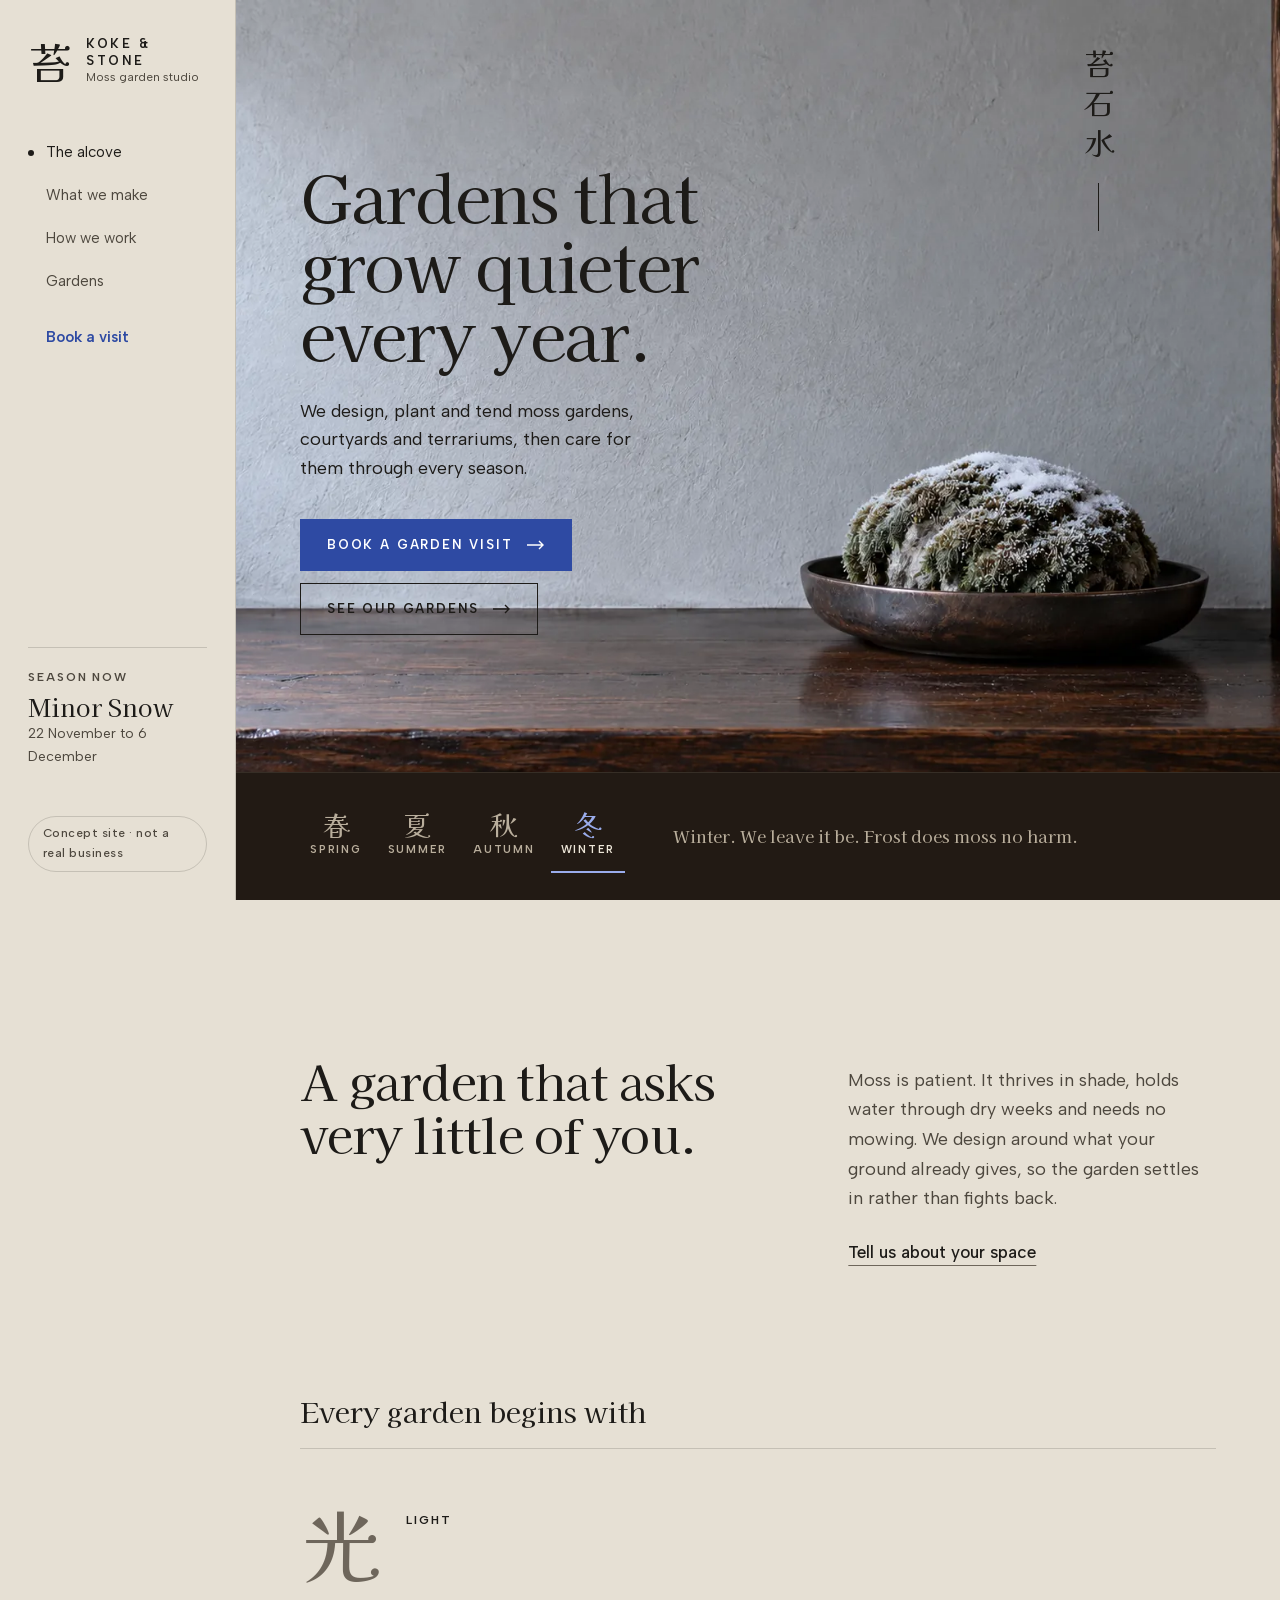
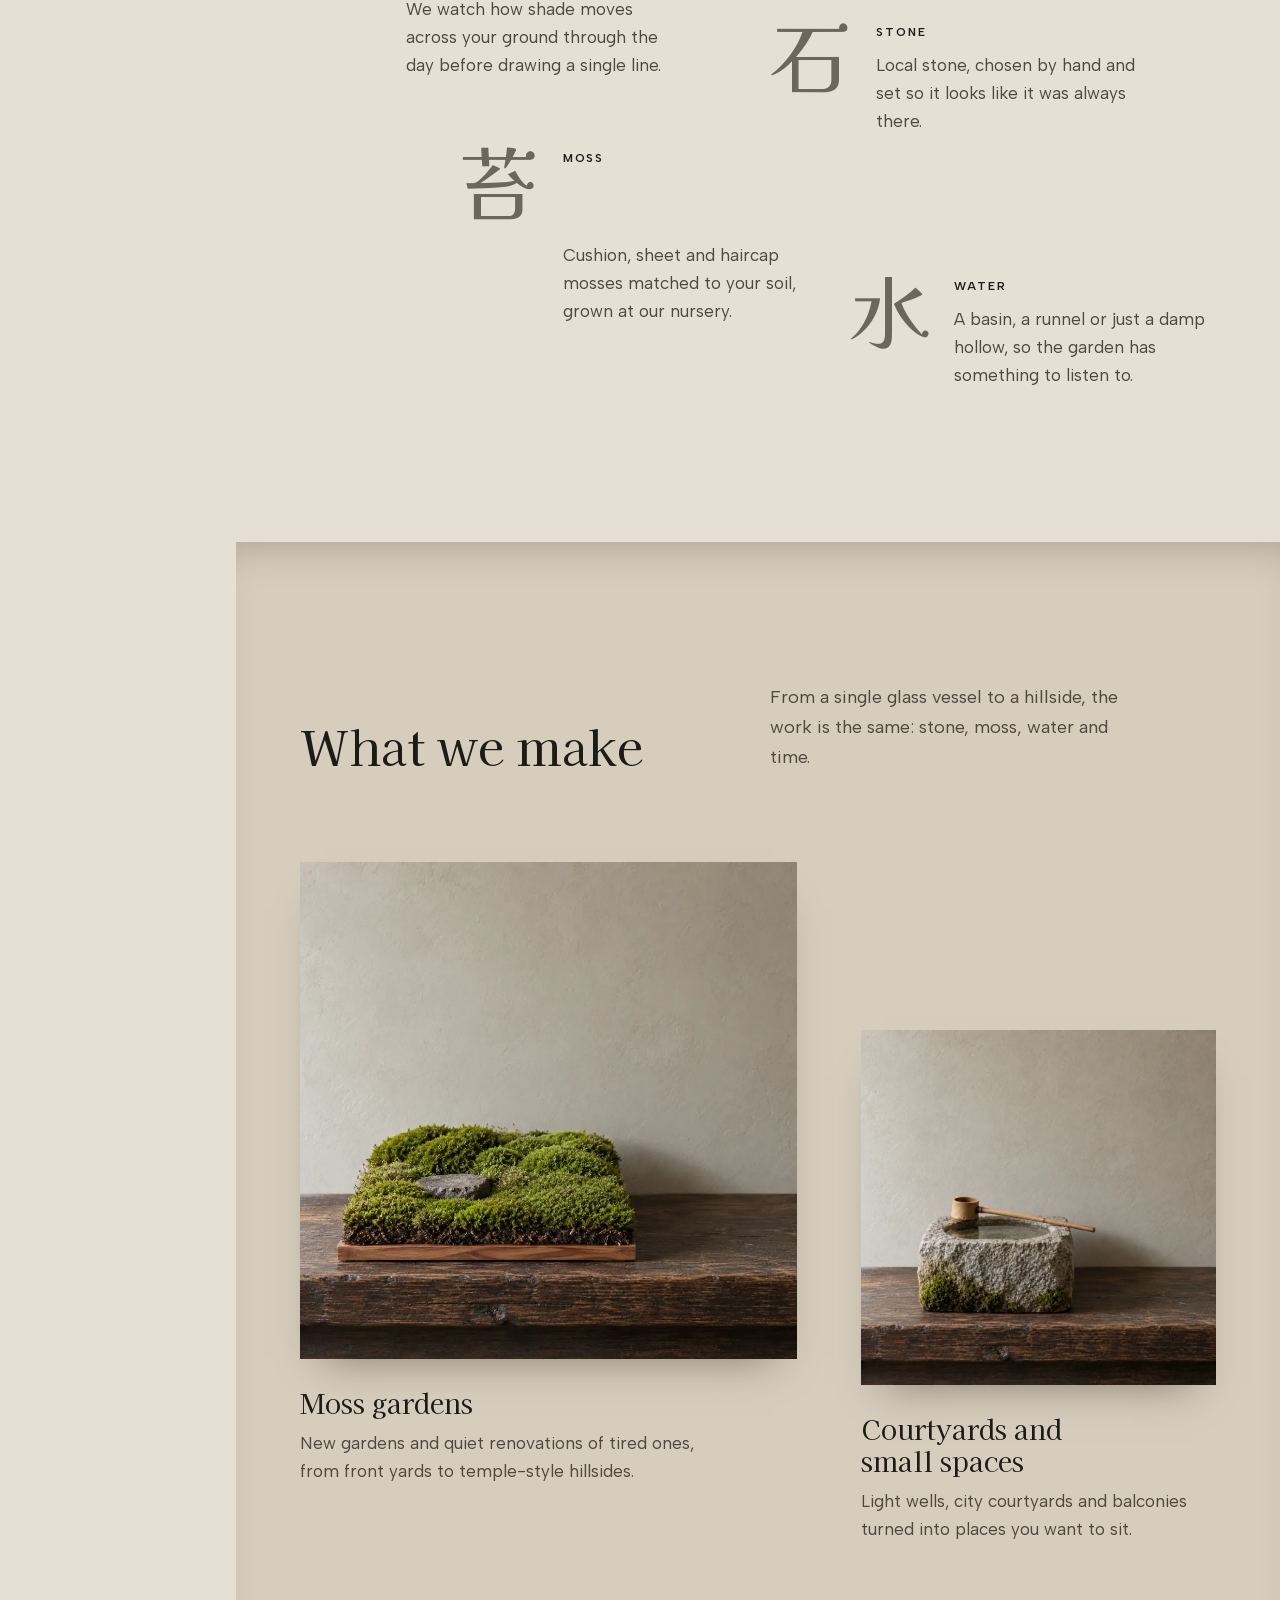
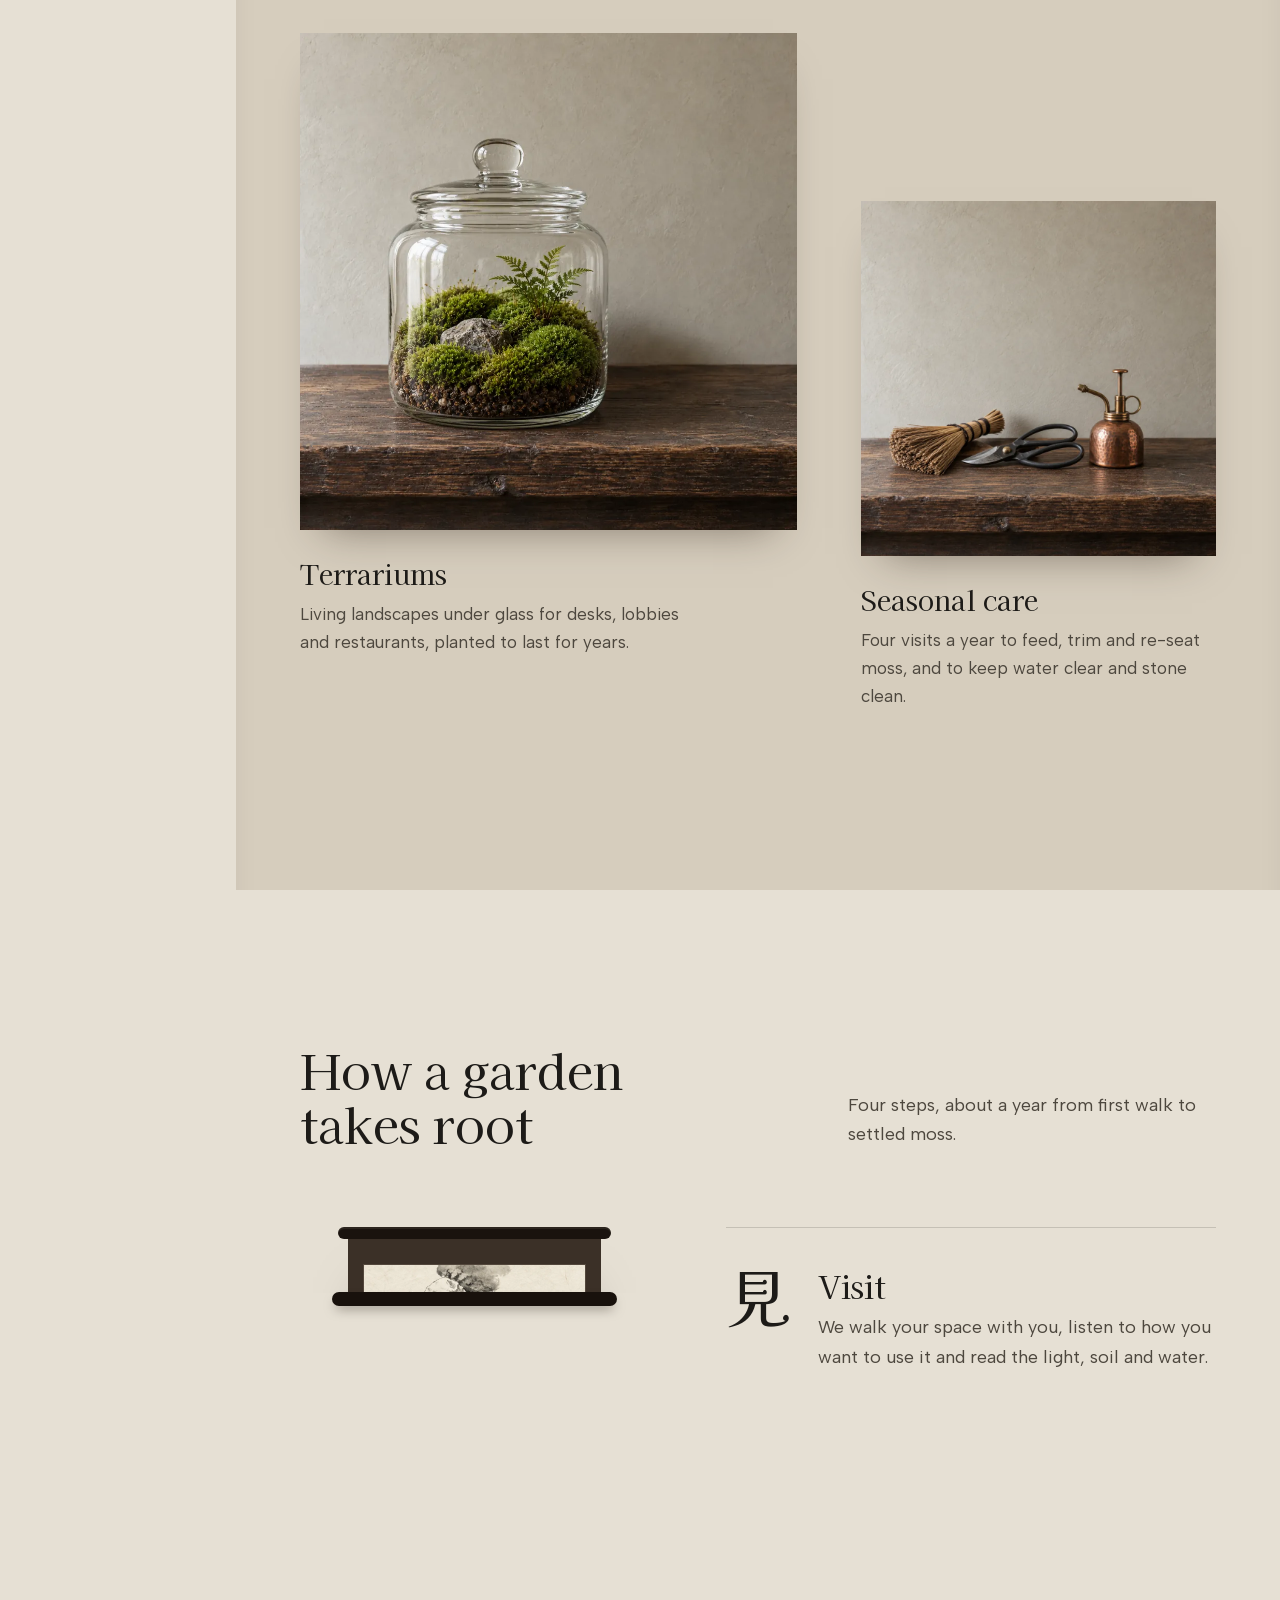
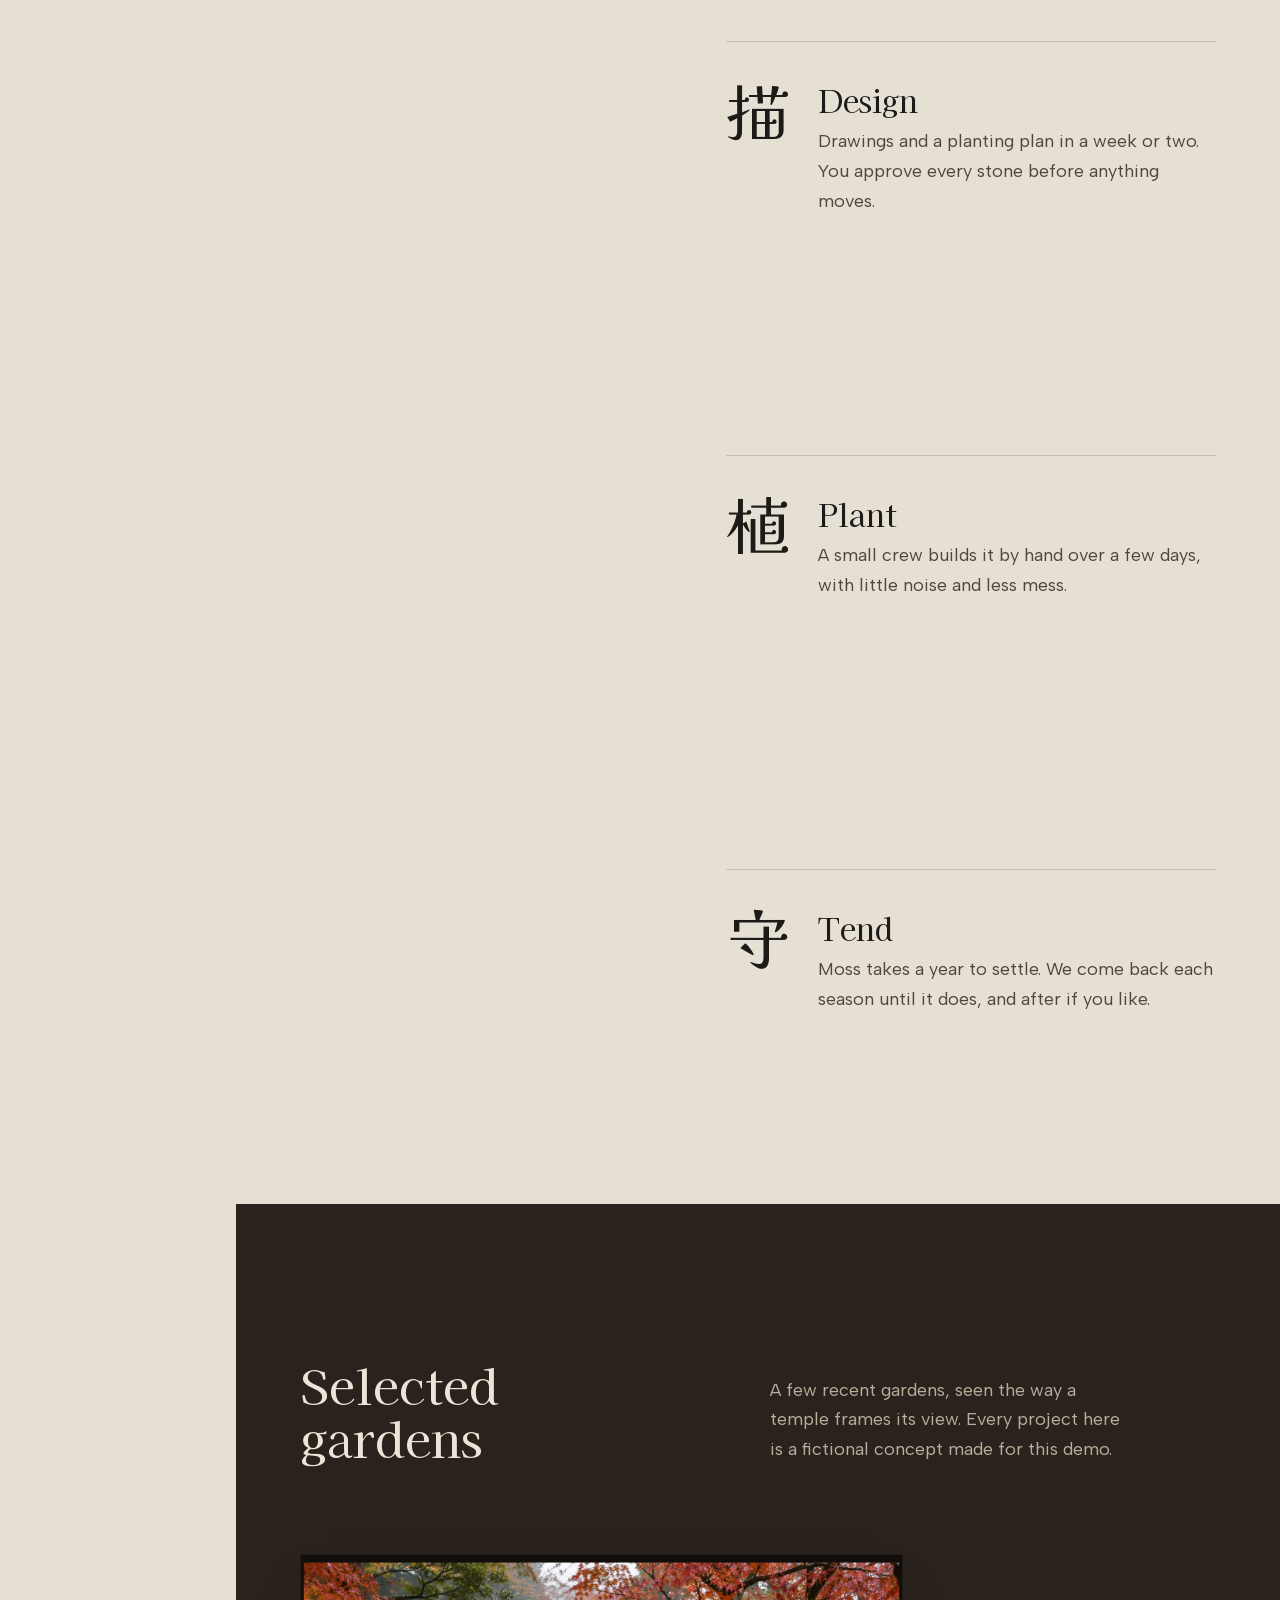
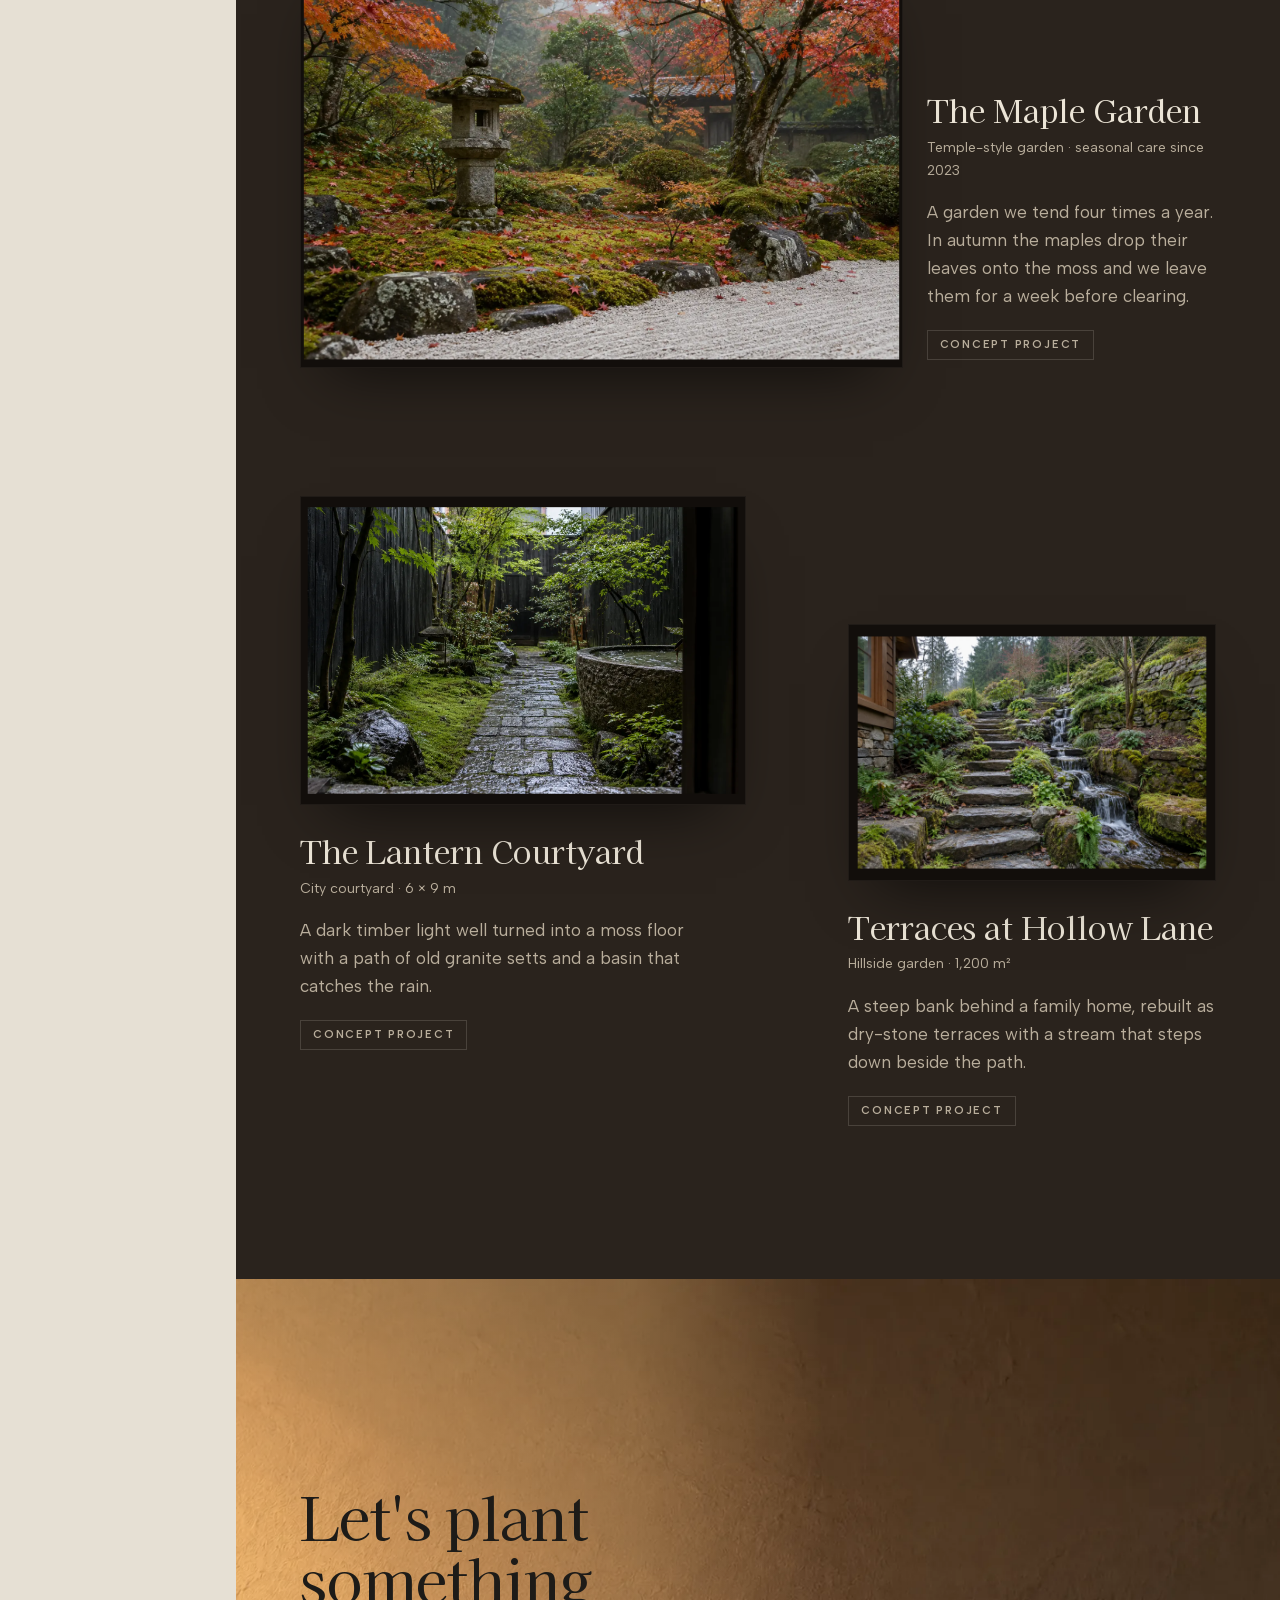
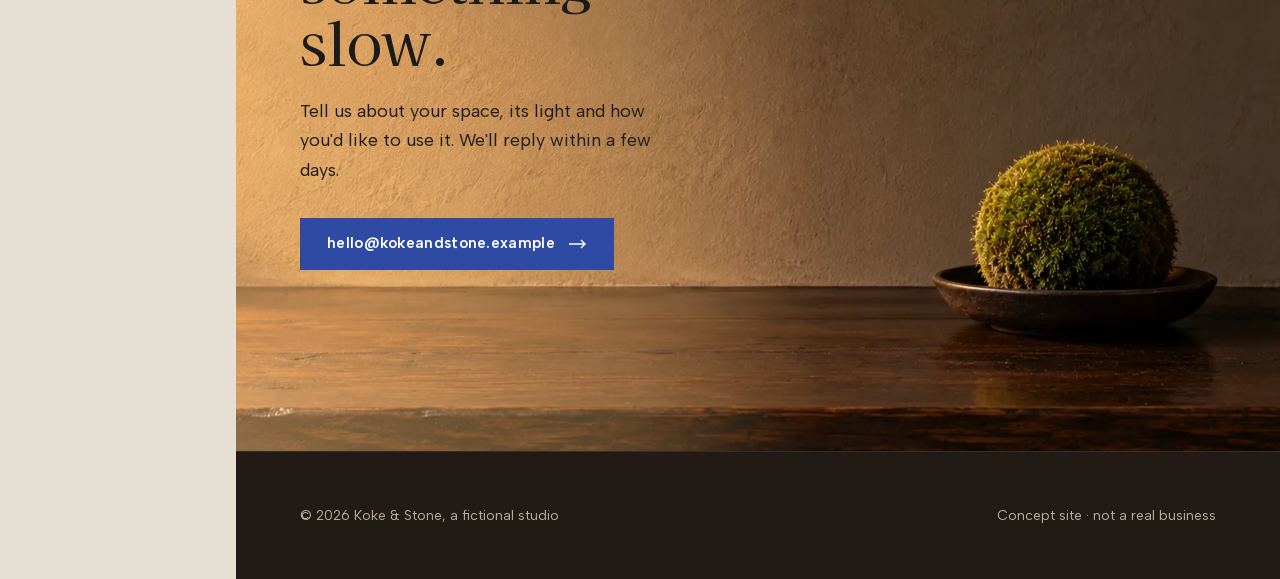
==== commit 9b05ca46: "Label the site as a concept with no author name, so one build serves every domain" ====
--- a/index.html
+++ b/index.html
@@ -4,7 +4,7 @@
 <meta charset="utf-8">
 <meta name="viewport" content="width=device-width, initial-scale=1, viewport-fit=cover">
 <title>Koke &amp; Stone — Moss gardens, courtyards and terrariums</title>
-<meta name="description" content="Koke &amp; Stone designs, plants and tends moss gardens, courtyards and terrariums. A concept website by Rohan Ahire.">
+<meta name="description" content="Koke &amp; Stone designs, plants and tends moss gardens, courtyards and terrariums. A concept website, not a real business.">
 <meta name="theme-color" content="#e6e0d4">
 <link rel="preload" href="assets/fonts/kaisei-opti-400.woff2" as="font" type="font/woff2" crossorigin>
 <link rel="preload" href="assets/fonts/albert-sans.woff2" as="font" type="font/woff2" crossorigin>
@@ -34,7 +34,7 @@
     <p class="rail-season" id="sekki">Cold Dew</p>
     <p class="rail-dates" id="sekki-dates">8 to 22 October</p>
   </div>
-  <a class="concept" href="https://rohanahire.com" target="_blank" rel="noopener">A concept by Rohan Ahire<span class="visually-hidden"> (opens in a new tab)</span></a>
+  <span class="concept">Concept site · not a real business</span>
 </header>
 
 <main id="main">
@@ -44,7 +44,7 @@
       <img src="assets/alcove-autumn.webp" data-season="autumn" class="is-on" width="1672" height="941" alt="" fetchpriority="high">
     </div>
     <div class="alcove-wall">
-      <a class="concept concept-hero" href="https://rohanahire.com" target="_blank" rel="noopener">A concept by Rohan Ahire<span class="visually-hidden"> (opens in a new tab)</span></a>
+      <span class="concept concept-hero">Concept site · not a real business</span>
       <h1 id="hero-title">Gardens that grow quieter every year.</h1>
       <p class="offer">We design, plant and tend moss gardens, courtyards and terrariums, then care for them through every season.</p>
       <div class="actions">
@@ -175,7 +175,7 @@
     </div>
     <footer class="foot">
       <span>© 2026 Koke &amp; Stone, a fictional studio</span>
-      <span>A concept by <a href="https://rohanahire.com" target="_blank" rel="noopener">Rohan Ahire</a></span>
+      <span>Concept site · not a real business</span>
     </footer>
   </section>
 
--- a/style.css
+++ b/style.css
@@ -260,7 +260,6 @@
   transition: color 0.3s var(--ease), border-color 0.3s var(--ease);
 }
 .concept-hero { display: none; }
-.concept:hover { color: var(--ink); border-color: var(--ink); }
 
 main { margin-left: var(--rail); }
 
